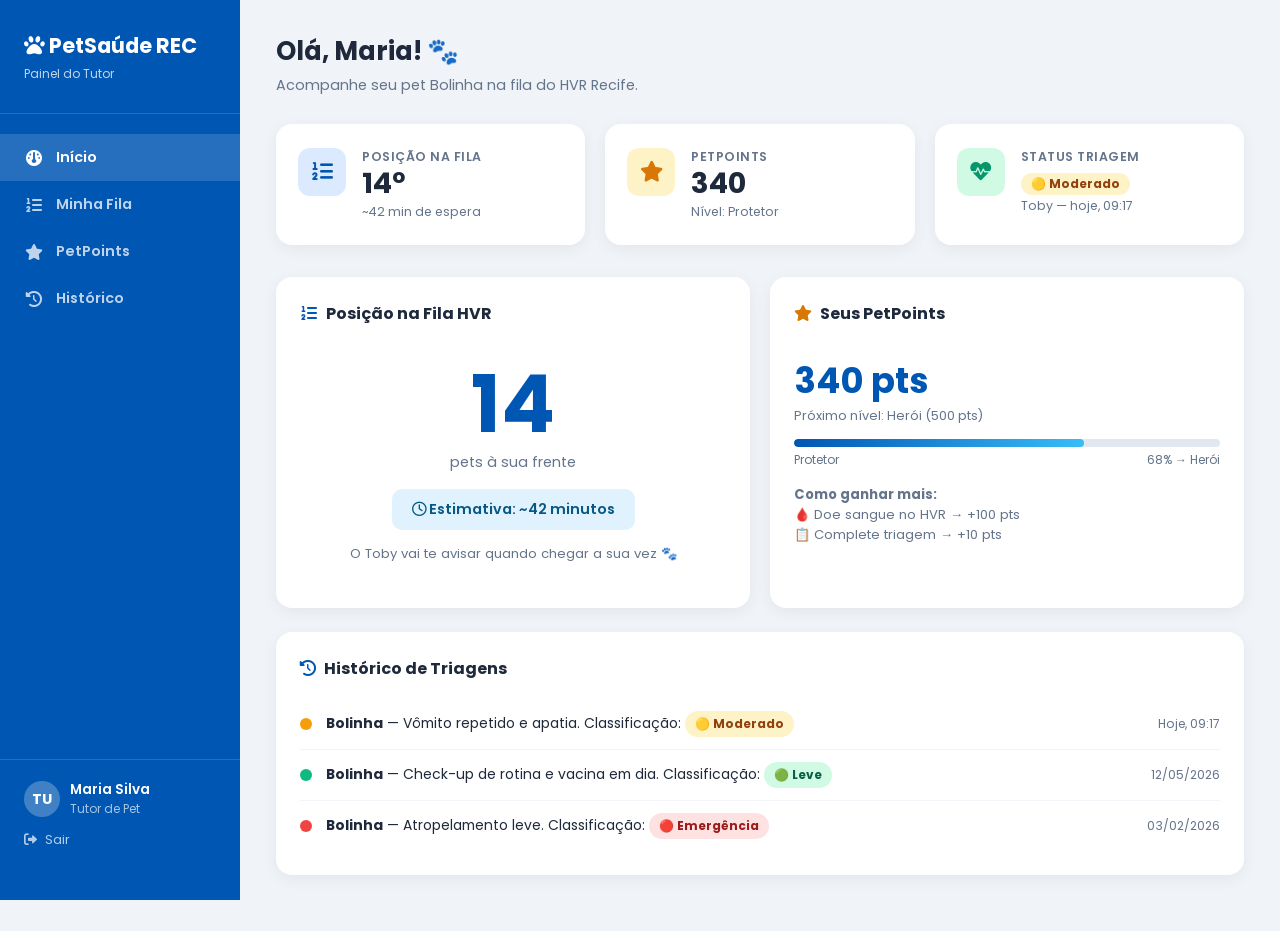
==== dashboard.html @ 7e4b4deb "feat: Projeto PetSaude limpo e sem chaves" ====
<!DOCTYPE html>
<html lang="pt-br">
<head>
    <meta charset="UTF-8">
    <meta name="viewport" content="width=device-width, initial-scale=1.0">
    <title>PetSaúde | Painel</title>
    <link href="https://fonts.googleapis.com/css2?family=Poppins:wght@300;400;600;700&display=swap" rel="stylesheet">
    <link rel="stylesheet" href="https://cdnjs.cloudflare.com/ajax/libs/font-awesome/6.0.0/css/all.min.css">
    <style>
        :root {
            --primary: #0056b3;
            --primary-hover: #004494;
            --accent: #ffc107;
            --text-dark: #1e293b;
            --text-light: #64748b;
            --bg-light: #f0f4f8;
            --white: #ffffff;
        }

        * { margin: 0; padding: 0; box-sizing: border-box; font-family: 'Poppins', sans-serif; }
        body { background: var(--bg-light); color: var(--text-dark); }

        /* Sidebar */
        .sidebar {
            width: 240px;
            background: var(--primary);
            min-height: 100vh;
            position: fixed;
            top: 0; left: 0;
            display: flex;
            flex-direction: column;
            padding: 30px 0;
            z-index: 200;
        }
        .sidebar-logo {
            color: white;
            font-size: 1.3rem;
            font-weight: 700;
            padding: 0 24px 30px;
            border-bottom: 1px solid rgba(255,255,255,0.15);
        }
        .sidebar-logo span { font-size: 0.75rem; display: block; font-weight: 400; opacity: 0.75; margin-top: 4px; }
        .sidebar-nav { padding: 20px 0; flex: 1; }
        .nav-item {
            display: flex;
            align-items: center;
            gap: 12px;
            padding: 13px 24px;
            color: rgba(255,255,255,0.75);
            text-decoration: none;
            font-size: 0.9rem;
            font-weight: 600;
            transition: all 0.2s;
            cursor: pointer;
            border: none;
            background: none;
            width: 100%;
            text-align: left;
        }
        .nav-item:hover, .nav-item.active {
            background: rgba(255,255,255,0.15);
            color: white;
        }
        .nav-item i { width: 20px; text-align: center; font-size: 1rem; }
        .sidebar-footer {
            padding: 20px 24px;
            border-top: 1px solid rgba(255,255,255,0.15);
        }
        .user-info { display: flex; align-items: center; gap: 10px; }
        .user-avatar {
            width: 36px; height: 36px;
            background: rgba(255,255,255,0.25);
            border-radius: 50%;
            display: flex; align-items: center; justify-content: center;
            color: white; font-weight: 700; font-size: 0.9rem;
        }
        .user-name { color: white; font-size: 0.85rem; font-weight: 600; }
        .user-role { color: rgba(255,255,255,0.65); font-size: 0.75rem; }
        .btn-logout {
            margin-top: 12px;
            display: flex; align-items: center; gap: 8px;
            color: rgba(255,255,255,0.7);
            font-size: 0.82rem;
            cursor: pointer;
            border: none; background: none;
            padding: 0;
            font-family: 'Poppins', sans-serif;
            transition: color 0.2s;
        }
        .btn-logout:hover { color: white; }

        /* Conteúdo principal */
        .main-content {
            margin-left: 240px;
            padding: 32px 36px;
            min-height: 100vh;
        }
        .page-header {
            margin-bottom: 28px;
        }
        .page-header h1 { font-size: 1.6rem; color: var(--text-dark); }
        .page-header p { color: var(--text-light); font-size: 0.9rem; margin-top: 4px; }

        /* Cards de métrica */
        .metrics-grid {
            display: grid;
            grid-template-columns: repeat(auto-fit, minmax(200px, 1fr));
            gap: 20px;
            margin-bottom: 32px;
        }
        .metric-card {
            background: var(--white);
            border-radius: 16px;
            padding: 24px 22px;
            box-shadow: 0 4px 16px rgba(0,0,0,0.06);
            display: flex;
            align-items: flex-start;
            gap: 16px;
        }
        .metric-icon {
            width: 48px; height: 48px;
            border-radius: 12px;
            display: flex; align-items: center; justify-content: center;
            font-size: 1.3rem;
            flex-shrink: 0;
        }
        .metric-icon.blue   { background: #dbeafe; color: var(--primary); }
        .metric-icon.green  { background: #d1fae5; color: #059669; }
        .metric-icon.amber  { background: #fef3c7; color: #d97706; }
        .metric-icon.red    { background: #fee2e2; color: #dc2626; }
        .metric-label { font-size: 0.78rem; color: var(--text-light); text-transform: uppercase; letter-spacing: 0.5px; font-weight: 600; }
        .metric-value { font-size: 1.8rem; font-weight: 700; color: var(--text-dark); line-height: 1.2; }
        .metric-sub { font-size: 0.78rem; color: var(--text-light); margin-top: 2px; }

        /* Tabela de triagem */
        .section-card {
            background: var(--white);
            border-radius: 16px;
            padding: 24px;
            box-shadow: 0 4px 16px rgba(0,0,0,0.06);
            margin-bottom: 24px;
        }
        .section-card h3 {
            font-size: 1rem;
            color: var(--text-dark);
            margin-bottom: 18px;
            display: flex;
            align-items: center;
            gap: 8px;
        }
        table { width: 100%; border-collapse: collapse; }
        th {
            text-align: left;
            font-size: 0.75rem;
            text-transform: uppercase;
            letter-spacing: 0.6px;
            color: var(--text-light);
            font-weight: 600;
            padding: 8px 14px;
            border-bottom: 1px solid #eef2f6;
        }
        td {
            padding: 13px 14px;
            font-size: 0.88rem;
            color: var(--text-dark);
            border-bottom: 1px solid #f1f5f9;
            vertical-align: middle;
        }
        tr:last-child td { border-bottom: none; }
        tr:hover td { background: #f8fafc; }

        /* Badges de risco */
        .badge-risco {
            display: inline-flex;
            align-items: center;
            gap: 5px;
            padding: 4px 10px;
            border-radius: 20px;
            font-size: 0.75rem;
            font-weight: 700;
        }
        .badge-verde   { background: #d1fae5; color: #065f46; }
        .badge-amarelo { background: #fef3c7; color: #92400e; }
        .badge-vermelho{ background: #fee2e2; color: #991b1b; }

        /* Badge status fila */
        .badge-status {
            padding: 3px 10px;
            border-radius: 20px;
            font-size: 0.75rem;
            font-weight: 600;
        }
        .badge-aguardando { background: #e0f2fe; color: #075985; }
        .badge-chamado    { background: #fef3c7; color: #92400e; }
        .badge-atendido   { background: #d1fae5; color: #065f46; }

        /* Barra de progresso PetPoints */
        .points-bar-wrap { margin-top: 6px; }
        .points-bar-bg {
            background: #e2e8f0;
            border-radius: 8px;
            height: 8px;
            overflow: hidden;
        }
        .points-bar-fill {
            height: 100%;
            border-radius: 8px;
            background: linear-gradient(90deg, #0056b3, #38bdf8);
            transition: width 1s ease;
        }
        .points-label {
            display: flex;
            justify-content: space-between;
            font-size: 0.75rem;
            color: var(--text-light);
            margin-top: 4px;
        }

        /* Histórico de triagem (cidadão) */
        .history-item {
            display: flex;
            align-items: center;
            gap: 14px;
            padding: 12px 0;
            border-bottom: 1px solid #f1f5f9;
        }
        .history-item:last-child { border-bottom: none; }
        .history-dot {
            width: 12px; height: 12px;
            border-radius: 50%;
            flex-shrink: 0;
        }
        .dot-verde   { background: #10b981; }
        .dot-amarelo { background: #f59e0b; }
        .dot-vermelho{ background: #ef4444; }
        .history-text { flex: 1; font-size: 0.87rem; color: var(--text-dark); }
        .history-date { font-size: 0.76rem; color: var(--text-light); white-space: nowrap; }

        /* Painel cidadão - posição na fila */
        .fila-display {
            text-align: center;
            padding: 20px;
        }
        .fila-numero {
            font-size: 5rem;
            font-weight: 700;
            color: var(--primary);
            line-height: 1;
        }
        .fila-label { font-size: 0.9rem; color: var(--text-light); margin-top: 8px; }
        .fila-eta {
            margin-top: 16px;
            background: #e0f2fe;
            color: #075985;
            border-radius: 10px;
            padding: 10px 20px;
            font-size: 0.9rem;
            font-weight: 600;
            display: inline-block;
        }

        /* Mobile */
        @media (max-width: 768px) {
            .sidebar { width: 100%; min-height: auto; position: relative; flex-direction: row; flex-wrap: wrap; padding: 15px; }
            .sidebar-logo { padding: 0 10px 10px; border-bottom: none; }
            .sidebar-nav { display: flex; padding: 0; overflow-x: auto; }
            .sidebar-footer { display: none; }
            .main-content { margin-left: 0; padding: 20px 16px; }
            .nav-item { padding: 10px 14px; font-size: 0.8rem; white-space: nowrap; }
        }
    </style>
</head>
<body>

    <!-- Sidebar -->
    <aside class="sidebar" id="sidebar">
        <div class="sidebar-logo">
            <i class="fa-solid fa-paw"></i> PetSaúde REC
            <span id="sidebar-role-label">Painel Cidadão</span>
        </div>
        <nav class="sidebar-nav" id="sidebar-nav">
            <!-- itens injetados pelo JS -->
        </nav>
        <div class="sidebar-footer">
            <div class="user-info">
                <div class="user-avatar" id="user-avatar">?</div>
                <div>
                    <div class="user-name" id="user-name">Carregando...</div>
                    <div class="user-role" id="user-role-text"></div>
                </div>
            </div>
            <button class="btn-logout" onclick="logout()">
                <i class="fa-solid fa-right-from-bracket"></i> Sair
            </button>
        </div>
    </aside>

    <!-- Conteúdo -->
    <main class="main-content" id="main-content">
        <!-- Injetado pelo JS -->
    </main>

    <script>
        // ==========================================
        // CONFIGURAÇÃO DOS PERFIS
        // ==========================================
        const perfis = {
            cidadao: {
                label: 'Painel do Tutor',
                roleText: 'Tutor de Pet',
                avatarText: 'TU',
                userName: 'Maria Silva',
                nav: [
                    { icon: 'fa-gauge', label: 'Início', id: 'inicio' },
                    { icon: 'fa-list-ol', label: 'Minha Fila', id: 'fila' },
                    { icon: 'fa-star', label: 'PetPoints', id: 'pontos' },
                    { icon: 'fa-clock-rotate-left', label: 'Histórico', id: 'historico' },
                ],
                render: renderCidadao
            },
            clinica: {
                label: 'Painel Clínica',
                roleText: 'Clínica Parceira',
                avatarText: 'CL',
                userName: 'Clínica VetCare',
                nav: [
                    { icon: 'fa-gauge', label: 'Início', id: 'inicio' },
                    { icon: 'fa-arrow-right-to-bracket', label: 'Encaminhamentos', id: 'encaminhamentos' },
                    { icon: 'fa-calendar-check', label: 'Agenda', id: 'agenda' },
                ],
                render: renderClinica
            },
            adm: {
                label: 'Painel ADM / HVR',
                roleText: 'Administrador HVR',
                avatarText: 'AD',
                userName: 'Admin HVR',
                nav: [
                    { icon: 'fa-gauge', label: 'Visão Geral', id: 'inicio' },
                    { icon: 'fa-list-check', label: 'Triagem Ativa', id: 'triagem' },
                    { icon: 'fa-chart-bar', label: 'Relatórios', id: 'relatorios' },
                    { icon: 'fa-handshake', label: 'Rede Parceira', id: 'rede' },
                ],
                render: renderAdm
            }
        };

        // Lê perfil da URL (?perfil=cidadao)
        const params = new URLSearchParams(window.location.search);
        const perfil = params.get('perfil') || 'cidadao';
        const cfg = perfis[perfil] || perfis.cidadao;

        // Preenche sidebar
        document.getElementById('sidebar-role-label').textContent = cfg.label;
        document.getElementById('user-avatar').textContent = cfg.avatarText;
        document.getElementById('user-name').textContent = cfg.userName;
        document.getElementById('user-role-text').textContent = cfg.roleText;

        const navEl = document.getElementById('sidebar-nav');
        cfg.nav.forEach((item, i) => {
            const btn = document.createElement('button');
            btn.className = 'nav-item' + (i === 0 ? ' active' : '');
            btn.innerHTML = `<i class="fa-solid ${item.icon}"></i> ${item.label}`;
            navEl.appendChild(btn);
        });

        // Renderiza conteúdo do perfil
        cfg.render();

        // ==========================================
        // RENDERIZAÇÃO — CIDADÃO
        // ==========================================
        function renderCidadao() {
            document.getElementById('main-content').innerHTML = `
                <div class="page-header">
                    <h1>Olá, Maria! 🐾</h1>
                    <p>Acompanhe seu pet Bolinha na fila do HVR Recife.</p>
                </div>

                <div class="metrics-grid">
                    <div class="metric-card">
                        <div class="metric-icon blue"><i class="fa-solid fa-list-ol"></i></div>
                        <div>
                            <div class="metric-label">Posição na Fila</div>
                            <div class="metric-value">14º</div>
                            <div class="metric-sub">~42 min de espera</div>
                        </div>
                    </div>
                    <div class="metric-card">
                        <div class="metric-icon amber"><i class="fa-solid fa-star"></i></div>
                        <div>
                            <div class="metric-label">PetPoints</div>
                            <div class="metric-value">340</div>
                            <div class="metric-sub">Nível: Protetor</div>
                        </div>
                    </div>
                    <div class="metric-card">
                        <div class="metric-icon green"><i class="fa-solid fa-heart-pulse"></i></div>
                        <div>
                            <div class="metric-label">Status Triagem</div>
                            <div class="metric-value" style="font-size:1.1rem; margin-top:6px;">
                                <span class="badge-risco badge-amarelo">🟡 Moderado</span>
                            </div>
                            <div class="metric-sub">Toby — hoje, 09:17</div>
                        </div>
                    </div>
                </div>

                <div style="display:grid; grid-template-columns: 1fr 1fr; gap:20px;">
                    <div class="section-card">
                        <h3><i class="fa-solid fa-list-ol" style="color:var(--primary)"></i> Posição na Fila HVR</h3>
                        <div class="fila-display">
                            <div class="fila-numero">14</div>
                            <div class="fila-label">pets à sua frente</div>
                            <div class="fila-eta"><i class="fa-regular fa-clock"></i> Estimativa: ~42 minutos</div>
                            <p style="margin-top:14px; font-size:0.82rem; color:#64748b;">O Toby vai te avisar quando chegar a sua vez 🐾</p>
                        </div>
                    </div>

                    <div class="section-card">
                        <h3><i class="fa-solid fa-star" style="color:#d97706"></i> Seus PetPoints</h3>
                        <div style="padding: 10px 0;">
                            <div style="font-size:2.2rem; font-weight:700; color:var(--primary);">340 pts</div>
                            <div style="font-size:0.8rem; color:#64748b; margin-bottom:14px;">Próximo nível: Herói (500 pts)</div>
                            <div class="points-bar-wrap">
                                <div class="points-bar-bg">
                                    <div class="points-bar-fill" style="width:68%"></div>
                                </div>
                                <div class="points-label"><span>Protetor</span><span>68% → Herói</span></div>
                            </div>
                            <div style="margin-top:16px; font-size:0.82rem; color:#64748b;">
                                <b>Como ganhar mais:</b><br>
                                🩸 Doe sangue no HVR → +100 pts<br>
                                📋 Complete triagem → +10 pts
                            </div>
                        </div>
                    </div>
                </div>

                <div class="section-card">
                    <h3><i class="fa-solid fa-clock-rotate-left" style="color:var(--primary)"></i> Histórico de Triagens</h3>
                    <div class="history-item">
                        <div class="history-dot dot-amarelo"></div>
                        <div class="history-text"><b>Bolinha</b> — Vômito repetido e apatia. Classificação: <span class="badge-risco badge-amarelo">🟡 Moderado</span></div>
                        <div class="history-date">Hoje, 09:17</div>
                    </div>
                    <div class="history-item">
                        <div class="history-dot dot-verde"></div>
                        <div class="history-text"><b>Bolinha</b> — Check-up de rotina e vacina em dia. Classificação: <span class="badge-risco badge-verde">🟢 Leve</span></div>
                        <div class="history-date">12/05/2026</div>
                    </div>
                    <div class="history-item">
                        <div class="history-dot dot-vermelho"></div>
                        <div class="history-text"><b>Bolinha</b> — Atropelamento leve. Classificação: <span class="badge-risco badge-vermelho">🔴 Emergência</span></div>
                        <div class="history-date">03/02/2026</div>
                    </div>
                </div>
            `;
        }

        // ==========================================
        // RENDERIZAÇÃO — CLÍNICA PARCEIRA
        // ==========================================
        function renderClinica() {
            document.getElementById('main-content').innerHTML = `
                <div class="page-header">
                    <h1>Painel VetCare 🏥</h1>
                    <p>Encaminhamentos da Rede Parceira — hoje, ${new Date().toLocaleDateString('pt-BR')}.</p>
                </div>

                <div class="metrics-grid">
                    <div class="metric-card">
                        <div class="metric-icon blue"><i class="fa-solid fa-arrow-right-to-bracket"></i></div>
                        <div><div class="metric-label">Encaminhamentos Hoje</div><div class="metric-value">8</div></div>
                    </div>
                    <div class="metric-card">
                        <div class="metric-icon amber"><i class="fa-solid fa-hourglass-half"></i></div>
                        <div><div class="metric-label">Aguardando</div><div class="metric-value">3</div></div>
                    </div>
                    <div class="metric-card">
                        <div class="metric-icon green"><i class="fa-solid fa-circle-check"></i></div>
                        <div><div class="metric-label">Atendidos</div><div class="metric-value">5</div></div>
                    </div>
                </div>

                <div class="section-card">
                    <h3><i class="fa-solid fa-arrow-right-to-bracket" style="color:var(--primary)"></i> Encaminhamentos Ativos</h3>
                    <table>
                        <thead>
                            <tr><th>Pet</th><th>Tutor</th><th>Sintoma</th><th>Risco</th><th>Status</th><th>Horário</th></tr>
                        </thead>
                        <tbody>
                            <tr>
                                <td><b>Rex</b> (Cão)</td><td>João Souza</td>
                                <td>Vômito frequente</td>
                                <td><span class="badge-risco badge-amarelo">🟡 Mod.</span></td>
                                <td><span class="badge-status badge-aguardando">Aguardando</span></td>
                                <td>09:45</td>
                            </tr>
                            <tr>
                                <td><b>Mel</b> (Gata)</td><td>Ana Lima</td>
                                <td>Coceira intensa</td>
                                <td><span class="badge-risco badge-verde">🟢 Leve</span></td>
                                <td><span class="badge-status badge-aguardando">Aguardando</span></td>
                                <td>10:10</td>
                            </tr>
                            <tr>
                                <td><b>Thor</b> (Cão)</td><td>Carlos Mendes</td>
                                <td>Dificuldade respirar</td>
                                <td><span class="badge-risco badge-vermelho">🔴 Emerg.</span></td>
                                <td><span class="badge-status badge-chamado">A caminho</span></td>
                                <td>10:32</td>
                            </tr>
                            <tr>
                                <td><b>Luna</b> (Gata)</td><td>Fernanda Castro</td>
                                <td>Check-up anual</td>
                                <td><span class="badge-risco badge-verde">🟢 Leve</span></td>
                                <td><span class="badge-status badge-atendido">Atendido</span></td>
                                <td>08:00</td>
                            </tr>
                        </tbody>
                    </table>
                </div>
            `;
        }

        // ==========================================
        // RENDERIZAÇÃO — ADM / HVR
        // ==========================================
        function renderAdm() {
            document.getElementById('main-content').innerHTML = `
                <div class="page-header">
                    <h1>Visão Geral — HVR Recife 🛡️</h1>
                    <p>Triagem ativa e encaminhamentos da Rede Parceira em tempo real.</p>
                </div>

                <div class="metrics-grid">
                    <div class="metric-card">
                        <div class="metric-icon blue"><i class="fa-solid fa-users"></i></div>
                        <div><div class="metric-label">Na Fila Agora</div><div class="metric-value">47</div><div class="metric-sub">+12 vs ontem</div></div>
                    </div>
                    <div class="metric-card">
                        <div class="metric-icon red"><i class="fa-solid fa-triangle-exclamation"></i></div>
                        <div><div class="metric-label">Emergências</div><div class="metric-value">5</div><div class="metric-sub">Prioridade máxima</div></div>
                    </div>
                    <div class="metric-card">
                        <div class="metric-icon amber"><i class="fa-solid fa-rotate"></i></div>
                        <div><div class="metric-label">Redirecionados</div><div class="metric-value">18</div><div class="metric-sub">Para Rede Parceira</div></div>
                    </div>
                    <div class="metric-card">
                        <div class="metric-icon green"><i class="fa-solid fa-circle-check"></i></div>
                        <div><div class="metric-label">Atendidos Hoje</div><div class="metric-value">63</div><div class="metric-sub">↑ 8% vs média</div></div>
                    </div>
                </div>

                <div class="section-card">
                    <h3><i class="fa-solid fa-list-check" style="color:var(--primary)"></i> Triagem Ativa — Fila HVR</h3>
                    <table>
                        <thead>
                            <tr><th>#</th><th>Pet</th><th>Tutor</th><th>Sintoma Principal</th><th>Risco Toby</th><th>Encaminhado?</th><th>Hora Triagem</th></tr>
                        </thead>
                        <tbody>
                            <tr>
                                <td><b>1</b></td><td>Spike (Cão)</td><td>Roberto Alves</td>
                                <td>Convulsão</td>
                                <td><span class="badge-risco badge-vermelho">🔴 Emergência</span></td>
                                <td>—</td><td>10:58</td>
                            </tr>
                            <tr>
                                <td><b>2</b></td><td>Mimi (Gata)</td><td>Lúcia Ramos</td>
                                <td>Envenenamento suspeito</td>
                                <td><span class="badge-risco badge-vermelho">🔴 Emergência</span></td>
                                <td>—</td><td>10:51</td>
                            </tr>
                            <tr>
                                <td><b>3</b></td><td>Bolinha (Cão)</td><td>Maria Silva</td>
                                <td>Vômito e apatia</td>
                                <td><span class="badge-risco badge-amarelo">🟡 Moderado</span></td>
                                <td><span class="badge-status badge-aguardando">Na fila</span></td><td>09:17</td>
                            </tr>
                            <tr>
                                <td><b>4</b></td><td>Rex (Cão)</td><td>João Souza</td>
                                <td>Vômito frequente</td>
                                <td><span class="badge-risco badge-amarelo">🟡 Moderado</span></td>
                                <td><span class="badge-status badge-chamado">VetCare</span></td><td>09:45</td>
                            </tr>
                            <tr>
                                <td><b>5</b></td><td>Mel (Gata)</td><td>Ana Lima</td>
                                <td>Coceira intensa</td>
                                <td><span class="badge-risco badge-verde">🟢 Leve</span></td>
                                <td><span class="badge-status badge-chamado">VetCare</span></td><td>10:10</td>
                            </tr>
                            <tr>
                                <td><b>6</b></td><td>Pitoco (Cão)</td><td>Pedro Nunes</td>
                                <td>Check-up / vacina</td>
                                <td><span class="badge-risco badge-verde">🟢 Leve</span></td>
                                <td><span class="badge-status badge-atendido">PetHosp</span></td><td>08:30</td>
                            </tr>
                        </tbody>
                    </table>
                </div>

                <div class="section-card">
                    <h3><i class="fa-solid fa-handshake" style="color:var(--primary)"></i> Rede Parceira — Capacidade Atual</h3>
                    <table>
                        <thead>
                            <tr><th>Clínica</th><th>Bairro</th><th>Vagas Disponíveis</th><th>Pets a Caminho</th><th>Status</th></tr>
                        </thead>
                        <tbody>
                            <tr><td><b>VetCare Boa Viagem</b></td><td>Boa Viagem</td><td>4</td><td>2</td><td><span class="badge-status badge-atendido">Disponível</span></td></tr>
                            <tr><td><b>PetHosp Madalena</b></td><td>Madalena</td><td>1</td><td>1</td><td><span class="badge-status badge-chamado">Quase lotada</span></td></tr>
                            <tr><td><b>ClínicaPet Casa Forte</b></td><td>Casa Forte</td><td>6</td><td>0</td><td><span class="badge-status badge-atendido">Disponível</span></td></tr>
                            <tr><td><b>VetPlus Afogados</b></td><td>Afogados</td><td>0</td><td>3</td><td><span class="badge-status badge-aguardando">Lotada</span></td></tr>
                        </tbody>
                    </table>
                </div>
            `;
        }

        function logout() {
            window.location.href = 'login.html';
        }
    </script>
</body>
</html>
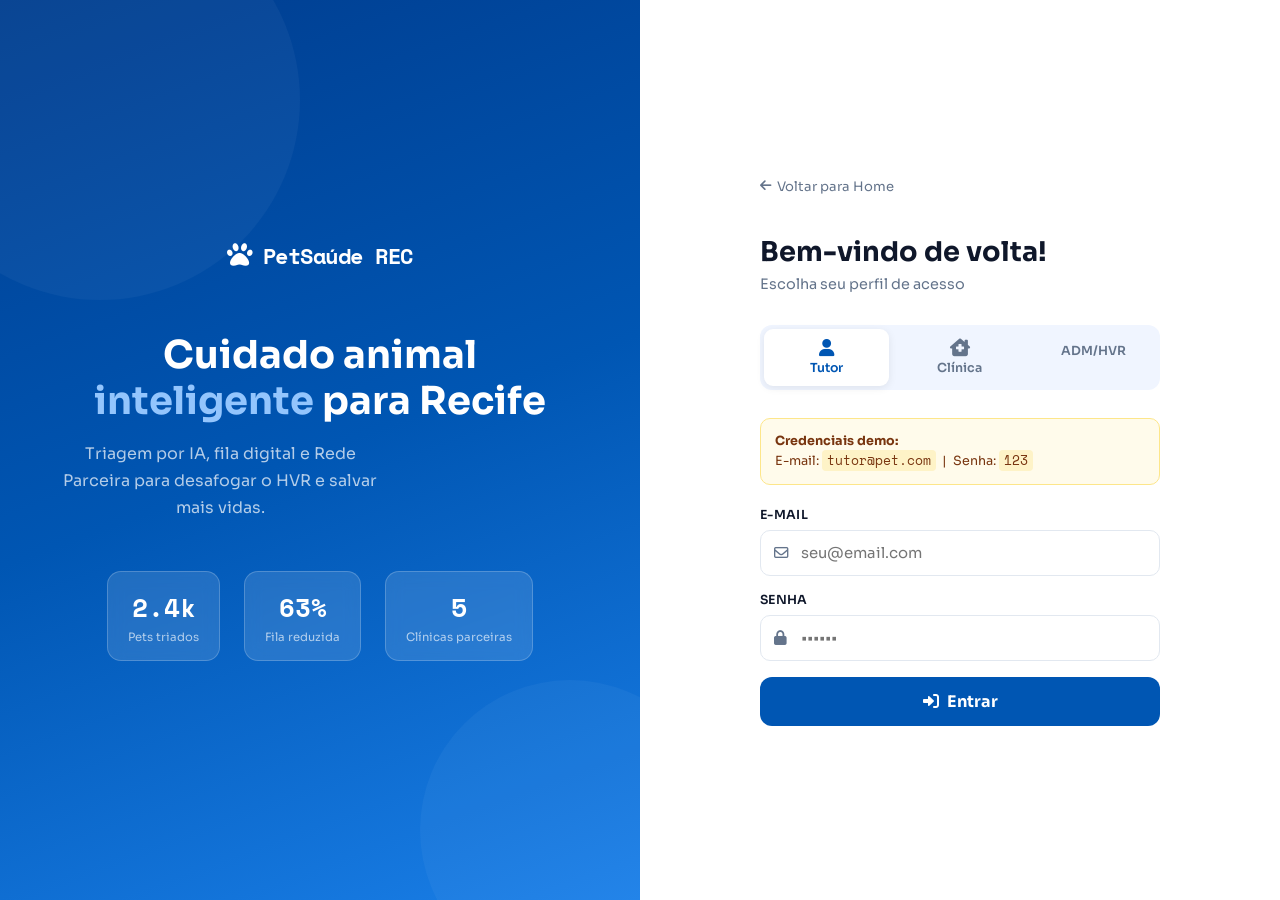
==== commit e6a769dd: "update" ====
--- a/dashboard.html
+++ b/dashboard.html
@@ -4,622 +4,856 @@
     <meta charset="UTF-8">
     <meta name="viewport" content="width=device-width, initial-scale=1.0">
     <title>PetSaúde | Painel</title>
-    <link href="https://fonts.googleapis.com/css2?family=Poppins:wght@300;400;600;700&display=swap" rel="stylesheet">
+    <link href="https://fonts.googleapis.com/css2?family=Sora:wght@300;400;600;700&family=Space+Mono:wght@400;700&display=swap" rel="stylesheet">
     <link rel="stylesheet" href="https://cdnjs.cloudflare.com/ajax/libs/font-awesome/6.0.0/css/all.min.css">
     <style>
         :root {
             --primary: #0056b3;
             --primary-hover: #004494;
-            --accent: #ffc107;
-            --text-dark: #1e293b;
-            --text-light: #64748b;
-            --bg-light: #f0f4f8;
-            --white: #ffffff;
-        }
-
-        * { margin: 0; padding: 0; box-sizing: border-box; font-family: 'Poppins', sans-serif; }
-        body { background: var(--bg-light); color: var(--text-dark); }
-
-        /* Sidebar */
+            --primary-light: #e8f0fc;
+            --accent: #f97316;
+            --green: #10b981;
+            --green-light: #d1fae5;
+            --amber: #f59e0b;
+            --amber-light: #fef3c7;
+            --red: #ef4444;
+            --red-light: #fee2e2;
+            --text: #0f172a;
+            --muted: #64748b;
+            --border: #e2e8f0;
+            --surface: #ffffff;
+            --bg: #f0f5ff;
+            --sidebar-w: 240px;
+        }
+        * { margin:0; padding:0; box-sizing:border-box; }
+        body { font-family:'Sora',sans-serif; background:var(--bg); color:var(--text); display:flex; min-height:100vh; }
+
+        /* ===== SIDEBAR ===== */
         .sidebar {
-            width: 240px;
-            background: var(--primary);
-            min-height: 100vh;
-            position: fixed;
-            top: 0; left: 0;
-            display: flex;
-            flex-direction: column;
-            padding: 30px 0;
-            z-index: 200;
-        }
-        .sidebar-logo {
-            color: white;
-            font-size: 1.3rem;
-            font-weight: 700;
-            padding: 0 24px 30px;
-            border-bottom: 1px solid rgba(255,255,255,0.15);
-        }
-        .sidebar-logo span { font-size: 0.75rem; display: block; font-weight: 400; opacity: 0.75; margin-top: 4px; }
-        .sidebar-nav { padding: 20px 0; flex: 1; }
+            width: var(--sidebar-w); background: #0a1628;
+            display: flex; flex-direction: column;
+            position: fixed; top:0; left:0; height:100vh; z-index:100;
+            overflow: hidden;
+        }
+        .sb-logo {
+            padding: 24px 20px; border-bottom: 1px solid rgba(255,255,255,0.06);
+            font-family:'Space Mono',monospace; color:white; font-size:1rem; font-weight:700;
+            display:flex; align-items:center; gap:10px;
+        }
+        .sb-logo i { color:#60a5fa; font-size:1.2rem; }
+        .sb-logo span { font-size:0.65rem; color:rgba(255,255,255,0.4); display:block; margin-top:2px; font-family:'Sora',sans-serif; font-weight:400; }
+        .sb-user {
+            padding:16px 20px; display:flex; align-items:center; gap:12px;
+            border-bottom:1px solid rgba(255,255,255,0.06); margin-bottom:8px;
+        }
+        .sb-avatar {
+            width:36px; height:36px; border-radius:10px;
+            background:linear-gradient(135deg,#3b82f6,#0056b3);
+            display:flex; align-items:center; justify-content:center;
+            color:white; font-weight:700; font-size:0.8rem; flex-shrink:0;
+        }
+        .sb-user-name  { color:white; font-size:0.83rem; font-weight:600; }
+        .sb-user-badge { display:inline-block; font-size:0.65rem; padding:2px 8px; border-radius:20px; margin-top:3px; }
+        .badge-cidadao { background:rgba(59,130,246,0.2); color:#93c5fd; }
+        .badge-clinica  { background:rgba(16,185,129,0.2); color:#6ee7b7; }
+        .badge-adm      { background:rgba(249,115,22,0.2); color:#fdba74; }
+        nav { flex:1; padding:8px 0; }
         .nav-item {
-            display: flex;
-            align-items: center;
-            gap: 12px;
-            padding: 13px 24px;
-            color: rgba(255,255,255,0.75);
-            text-decoration: none;
-            font-size: 0.9rem;
-            font-weight: 600;
-            transition: all 0.2s;
-            cursor: pointer;
-            border: none;
-            background: none;
-            width: 100%;
-            text-align: left;
-        }
-        .nav-item:hover, .nav-item.active {
-            background: rgba(255,255,255,0.15);
-            color: white;
-        }
-        .nav-item i { width: 20px; text-align: center; font-size: 1rem; }
-        .sidebar-footer {
-            padding: 20px 24px;
-            border-top: 1px solid rgba(255,255,255,0.15);
-        }
-        .user-info { display: flex; align-items: center; gap: 10px; }
-        .user-avatar {
-            width: 36px; height: 36px;
-            background: rgba(255,255,255,0.25);
-            border-radius: 50%;
-            display: flex; align-items: center; justify-content: center;
-            color: white; font-weight: 700; font-size: 0.9rem;
-        }
-        .user-name { color: white; font-size: 0.85rem; font-weight: 600; }
-        .user-role { color: rgba(255,255,255,0.65); font-size: 0.75rem; }
+            display:flex; align-items:center; gap:12px;
+            padding:11px 20px; color:rgba(255,255,255,0.5);
+            font-size:0.83rem; font-weight:600; cursor:pointer;
+            transition:all 0.2s; border:none; background:none;
+            width:100%; text-align:left; font-family:'Sora',sans-serif;
+            border-left:3px solid transparent;
+        }
+        .nav-item i { width:18px; text-align:center; font-size:0.95rem; }
+        .nav-item:hover { color:white; background:rgba(255,255,255,0.04); }
+        .nav-item.active { color:white; background:rgba(59,130,246,0.12); border-left-color:#3b82f6; }
+        .nav-section-label { padding:16px 20px 6px; font-size:0.65rem; text-transform:uppercase; letter-spacing:1px; color:rgba(255,255,255,0.2); }
+        .sb-footer { padding:16px 20px; border-top:1px solid rgba(255,255,255,0.06); }
         .btn-logout {
-            margin-top: 12px;
-            display: flex; align-items: center; gap: 8px;
-            color: rgba(255,255,255,0.7);
-            font-size: 0.82rem;
-            cursor: pointer;
-            border: none; background: none;
-            padding: 0;
-            font-family: 'Poppins', sans-serif;
-            transition: color 0.2s;
-        }
-        .btn-logout:hover { color: white; }
-
-        /* Conteúdo principal */
-        .main-content {
-            margin-left: 240px;
-            padding: 32px 36px;
-            min-height: 100vh;
-        }
-        .page-header {
-            margin-bottom: 28px;
-        }
-        .page-header h1 { font-size: 1.6rem; color: var(--text-dark); }
-        .page-header p { color: var(--text-light); font-size: 0.9rem; margin-top: 4px; }
-
-        /* Cards de métrica */
-        .metrics-grid {
-            display: grid;
-            grid-template-columns: repeat(auto-fit, minmax(200px, 1fr));
-            gap: 20px;
-            margin-bottom: 32px;
-        }
+            display:flex; align-items:center; gap:8px;
+            color:rgba(255,255,255,0.35); font-size:0.78rem; cursor:pointer;
+            background:none; border:none; font-family:'Sora',sans-serif; transition:color 0.2s;
+        }
+        .btn-logout:hover { color:var(--red); }
+
+        /* ===== MAIN ===== */
+        .main { margin-left:var(--sidebar-w); flex:1; padding:32px 36px; min-height:100vh; }
+        .page-header { margin-bottom:28px; }
+        .page-header h1 { font-size:1.55rem; font-weight:700; color:var(--text); }
+        .page-header p  { color:var(--muted); font-size:0.88rem; margin-top:4px; }
+
+        /* ===== MÉTRICAS ===== */
+        .metrics-grid { display:grid; grid-template-columns:repeat(auto-fit,minmax(180px,1fr)); gap:16px; margin-bottom:28px; }
         .metric-card {
-            background: var(--white);
-            border-radius: 16px;
-            padding: 24px 22px;
-            box-shadow: 0 4px 16px rgba(0,0,0,0.06);
-            display: flex;
-            align-items: flex-start;
-            gap: 16px;
-        }
-        .metric-icon {
-            width: 48px; height: 48px;
-            border-radius: 12px;
-            display: flex; align-items: center; justify-content: center;
-            font-size: 1.3rem;
-            flex-shrink: 0;
-        }
-        .metric-icon.blue   { background: #dbeafe; color: var(--primary); }
-        .metric-icon.green  { background: #d1fae5; color: #059669; }
-        .metric-icon.amber  { background: #fef3c7; color: #d97706; }
-        .metric-icon.red    { background: #fee2e2; color: #dc2626; }
-        .metric-label { font-size: 0.78rem; color: var(--text-light); text-transform: uppercase; letter-spacing: 0.5px; font-weight: 600; }
-        .metric-value { font-size: 1.8rem; font-weight: 700; color: var(--text-dark); line-height: 1.2; }
-        .metric-sub { font-size: 0.78rem; color: var(--text-light); margin-top: 2px; }
-
-        /* Tabela de triagem */
-        .section-card {
-            background: var(--white);
-            border-radius: 16px;
-            padding: 24px;
-            box-shadow: 0 4px 16px rgba(0,0,0,0.06);
-            margin-bottom: 24px;
-        }
-        .section-card h3 {
-            font-size: 1rem;
-            color: var(--text-dark);
-            margin-bottom: 18px;
-            display: flex;
-            align-items: center;
-            gap: 8px;
-        }
-        table { width: 100%; border-collapse: collapse; }
-        th {
-            text-align: left;
-            font-size: 0.75rem;
-            text-transform: uppercase;
-            letter-spacing: 0.6px;
-            color: var(--text-light);
-            font-weight: 600;
-            padding: 8px 14px;
-            border-bottom: 1px solid #eef2f6;
-        }
-        td {
-            padding: 13px 14px;
-            font-size: 0.88rem;
-            color: var(--text-dark);
-            border-bottom: 1px solid #f1f5f9;
-            vertical-align: middle;
-        }
-        tr:last-child td { border-bottom: none; }
-        tr:hover td { background: #f8fafc; }
-
-        /* Badges de risco */
-        .badge-risco {
-            display: inline-flex;
-            align-items: center;
-            gap: 5px;
-            padding: 4px 10px;
-            border-radius: 20px;
-            font-size: 0.75rem;
-            font-weight: 700;
-        }
-        .badge-verde   { background: #d1fae5; color: #065f46; }
-        .badge-amarelo { background: #fef3c7; color: #92400e; }
-        .badge-vermelho{ background: #fee2e2; color: #991b1b; }
-
-        /* Badge status fila */
-        .badge-status {
-            padding: 3px 10px;
-            border-radius: 20px;
-            font-size: 0.75rem;
-            font-weight: 600;
-        }
-        .badge-aguardando { background: #e0f2fe; color: #075985; }
-        .badge-chamado    { background: #fef3c7; color: #92400e; }
-        .badge-atendido   { background: #d1fae5; color: #065f46; }
-
-        /* Barra de progresso PetPoints */
-        .points-bar-wrap { margin-top: 6px; }
-        .points-bar-bg {
-            background: #e2e8f0;
-            border-radius: 8px;
-            height: 8px;
-            overflow: hidden;
-        }
-        .points-bar-fill {
-            height: 100%;
-            border-radius: 8px;
-            background: linear-gradient(90deg, #0056b3, #38bdf8);
-            transition: width 1s ease;
-        }
-        .points-label {
-            display: flex;
-            justify-content: space-between;
-            font-size: 0.75rem;
-            color: var(--text-light);
-            margin-top: 4px;
-        }
-
-        /* Histórico de triagem (cidadão) */
-        .history-item {
-            display: flex;
-            align-items: center;
-            gap: 14px;
-            padding: 12px 0;
-            border-bottom: 1px solid #f1f5f9;
-        }
-        .history-item:last-child { border-bottom: none; }
-        .history-dot {
-            width: 12px; height: 12px;
-            border-radius: 50%;
-            flex-shrink: 0;
-        }
-        .dot-verde   { background: #10b981; }
-        .dot-amarelo { background: #f59e0b; }
-        .dot-vermelho{ background: #ef4444; }
-        .history-text { flex: 1; font-size: 0.87rem; color: var(--text-dark); }
-        .history-date { font-size: 0.76rem; color: var(--text-light); white-space: nowrap; }
-
-        /* Painel cidadão - posição na fila */
-        .fila-display {
-            text-align: center;
-            padding: 20px;
-        }
-        .fila-numero {
-            font-size: 5rem;
-            font-weight: 700;
-            color: var(--primary);
-            line-height: 1;
-        }
-        .fila-label { font-size: 0.9rem; color: var(--text-light); margin-top: 8px; }
-        .fila-eta {
-            margin-top: 16px;
-            background: #e0f2fe;
-            color: #075985;
-            border-radius: 10px;
-            padding: 10px 20px;
-            font-size: 0.9rem;
-            font-weight: 600;
-            display: inline-block;
-        }
-
-        /* Mobile */
-        @media (max-width: 768px) {
-            .sidebar { width: 100%; min-height: auto; position: relative; flex-direction: row; flex-wrap: wrap; padding: 15px; }
-            .sidebar-logo { padding: 0 10px 10px; border-bottom: none; }
-            .sidebar-nav { display: flex; padding: 0; overflow-x: auto; }
-            .sidebar-footer { display: none; }
-            .main-content { margin-left: 0; padding: 20px 16px; }
-            .nav-item { padding: 10px 14px; font-size: 0.8rem; white-space: nowrap; }
+            background:var(--surface); border-radius:16px; padding:20px;
+            box-shadow:0 2px 12px rgba(0,0,0,0.04); border:1px solid var(--border);
+            display:flex; align-items:flex-start; gap:14px;
+        }
+        .metric-icon { width:44px; height:44px; border-radius:12px; display:flex; align-items:center; justify-content:center; font-size:1.2rem; flex-shrink:0; }
+        .ic-blue   { background:#dbeafe; color:#1d4ed8; }
+        .ic-green  { background:var(--green-light); color:#059669; }
+        .ic-amber  { background:var(--amber-light); color:#d97706; }
+        .ic-red    { background:var(--red-light); color:#dc2626; }
+        .ic-purple { background:#ede9fe; color:#7c3aed; }
+        .metric-label { font-size:0.72rem; color:var(--muted); text-transform:uppercase; letter-spacing:0.5px; font-weight:600; }
+        .metric-value { font-size:1.75rem; font-weight:700; color:var(--text); line-height:1.1; font-family:'Space Mono',monospace; }
+        .metric-sub   { font-size:0.72rem; color:var(--muted); margin-top:2px; }
+
+        /* ===== CARDS ===== */
+        .card { background:var(--surface); border-radius:16px; padding:22px; box-shadow:0 2px 12px rgba(0,0,0,0.04); border:1px solid var(--border); margin-bottom:22px; }
+        .card-title { font-size:0.93rem; font-weight:700; color:var(--text); margin-bottom:18px; display:flex; align-items:center; gap:8px; }
+        .card-title i { color:var(--primary); }
+        .two-col { display:grid; grid-template-columns:1fr 1fr; gap:20px; }
+
+        /* ===== TABELA ===== */
+        table { width:100%; border-collapse:collapse; }
+        th { text-align:left; font-size:0.7rem; text-transform:uppercase; letter-spacing:0.6px; color:var(--muted); font-weight:700; padding:8px 12px; border-bottom:1px solid var(--border); }
+        td { padding:11px 12px; font-size:0.83rem; color:var(--text); border-bottom:1px solid #f8fafc; vertical-align:middle; }
+        tr:last-child td { border-bottom:none; }
+        tr:hover td { background:#fafbff; }
+
+        /* ===== BADGES ===== */
+        .badge { display:inline-flex; align-items:center; gap:4px; padding:3px 9px; border-radius:20px; font-size:0.72rem; font-weight:700; }
+        .badge-verde    { background:var(--green-light); color:#065f46; }
+        .badge-amarelo  { background:var(--amber-light); color:#92400e; }
+        .badge-vermelho { background:var(--red-light);   color:#991b1b; }
+        .badge-ok       { background:var(--green-light); color:#065f46; }
+        .badge-warn     { background:var(--amber-light); color:#92400e; }
+        .badge-danger   { background:var(--red-light);   color:#991b1b; }
+        .badge-info     { background:var(--primary-light); color:#1e40af; }
+
+        /* ===== FILA NÚMERO (cidadão) ===== */
+        .fila-big { text-align:center; padding:28px 20px; }
+        .fila-num { font-size:5.5rem; font-weight:700; color:var(--primary); line-height:1; font-family:'Space Mono',monospace; }
+        .fila-lbl { color:var(--muted); font-size:0.88rem; margin-top:6px; }
+        .fila-eta { margin-top:16px; background:var(--primary-light); color:var(--primary); border-radius:10px; padding:10px 20px; font-size:0.88rem; font-weight:600; display:inline-block; }
+        .pulse { animation:pulse 2s ease-in-out infinite; }
+        @keyframes pulse { 0%,100%{opacity:1;} 50%{opacity:0.6;} }
+
+        /* ===== PONTOS BAR ===== */
+        .pts-bar-bg { background:var(--border); border-radius:8px; height:8px; overflow:hidden; }
+        .pts-bar-fill { height:100%; border-radius:8px; background:linear-gradient(90deg,#0056b3,#38bdf8); transition:width 1.2s ease; }
+        .pts-labels { display:flex; justify-content:space-between; font-size:0.72rem; color:var(--muted); margin-top:4px; }
+
+        /* ===== PET CARD ===== */
+        .pet-cards { display:flex; gap:14px; flex-wrap:wrap; margin-bottom:20px; }
+        .pet-card {
+            background:var(--bg); border-radius:14px; padding:16px 18px;
+            border:2px solid var(--border); cursor:pointer; transition:all 0.2s;
+            display:flex; align-items:center; gap:12px; min-width:180px;
+        }
+        .pet-card:hover,.pet-card.active { border-color:var(--primary); background:var(--primary-light); }
+        .pet-emoji { font-size:2rem; width:44px; height:44px; background:white; border-radius:12px; display:flex; align-items:center; justify-content:center; box-shadow:0 2px 8px rgba(0,0,0,0.08); }
+        .pet-info-name { font-weight:700; font-size:0.9rem; }
+        .pet-info-sub  { font-size:0.75rem; color:var(--muted); }
+
+        /* ===== MAPA ===== */
+        #map-container { border-radius:14px; overflow:hidden; height:380px; background:#e8edf5; border:1px solid var(--border); position:relative; }
+        #map { width:100%; height:100%; }
+        .map-legend { display:flex; gap:16px; margin-top:12px; flex-wrap:wrap; }
+        .map-leg-item { display:flex; align-items:center; gap:6px; font-size:0.78rem; color:var(--muted); }
+        .leg-dot { width:10px; height:10px; border-radius:50%; }
+
+        /* ===== CLINICA CARDS ===== */
+        .clinica-list { display:flex; flex-direction:column; gap:12px; }
+        .clinica-item {
+            background:var(--bg); border-radius:12px; padding:14px 16px;
+            border:1px solid var(--border); display:flex; align-items:center;
+            gap:14px; transition:border-color 0.2s;
+        }
+        .clinica-item:hover { border-color:var(--primary); }
+        .clinica-status-dot { width:10px; height:10px; border-radius:50%; flex-shrink:0; }
+        .dot-green  { background:var(--green); }
+        .dot-amber  { background:var(--amber); }
+        .dot-red    { background:var(--red); }
+        .clinica-info { flex:1; }
+        .clinica-nome { font-weight:700; font-size:0.88rem; }
+        .clinica-sub  { font-size:0.75rem; color:var(--muted); }
+        .clinica-vagas { text-align:right; font-family:'Space Mono',monospace; }
+        .vagas-num  { font-size:1.2rem; font-weight:700; color:var(--primary); }
+        .vagas-lbl  { font-size:0.68rem; color:var(--muted); }
+        .btn-maps {
+            padding:7px 12px; background:var(--primary); color:white; border:none;
+            border-radius:8px; font-size:0.75rem; font-weight:600; cursor:pointer;
+            font-family:'Sora',sans-serif; transition:background 0.2s; white-space:nowrap;
+        }
+        .btn-maps:hover { background:var(--primary-hover); }
+
+        /* ===== HISTÓRICO ===== */
+        .hist-item { display:flex; align-items:flex-start; gap:12px; padding:12px 0; border-bottom:1px solid #f1f5f9; }
+        .hist-item:last-child { border-bottom:none; }
+        .hist-dot { width:10px; height:10px; border-radius:50%; margin-top:4px; flex-shrink:0; }
+        .hist-text { flex:1; font-size:0.83rem; }
+        .hist-date { font-size:0.72rem; color:var(--muted); white-space:nowrap; }
+
+        /* ===== ADM LIVE BADGE ===== */
+        .live-dot { width:8px; height:8px; background:#ef4444; border-radius:50%; animation:livepulse 1.2s ease-in-out infinite; }
+        @keyframes livepulse { 0%,100%{opacity:1;transform:scale(1);} 50%{opacity:0.5;transform:scale(0.8);} }
+
+        /* ===== EXTRATO PONTOS ===== */
+        .extrato-item { display:flex; align-items:center; gap:12px; padding:10px 0; border-bottom:1px solid #f1f5f9; }
+        .extrato-item:last-child { border-bottom:none; }
+        .extrato-tipo { width:32px; height:32px; border-radius:8px; display:flex; align-items:center; justify-content:center; font-size:0.85rem; flex-shrink:0; }
+        .tipo-ganho { background:var(--green-light); color:#059669; }
+        .tipo-uso   { background:var(--red-light);   color:#dc2626; }
+        .extrato-desc  { flex:1; font-size:0.82rem; color:var(--text); }
+        .extrato-date  { font-size:0.72rem; color:var(--muted); }
+        .extrato-pontos { font-family:'Space Mono',monospace; font-weight:700; font-size:0.88rem; white-space:nowrap; }
+        .pts-ganho { color:var(--green); }
+        .pts-uso   { color:var(--red); }
+
+        /* NOTIF */
+        .notif {
+            position:fixed; top:24px; right:24px; z-index:9999;
+            background:#0a1628; color:white; padding:14px 20px;
+            border-radius:12px; font-size:0.85rem; font-weight:600;
+            box-shadow:0 8px 24px rgba(0,0,0,0.2);
+            animation:slideIn 0.3s ease; display:none;
+        }
+        @keyframes slideIn { from{opacity:0;transform:translateY(-10px);} to{opacity:1;transform:translateY(0);} }
+
+        /* MOBILE */
+        @media(max-width:768px) {
+            .sidebar { width:100%; height:auto; position:relative; flex-direction:row; flex-wrap:wrap; padding:12px; }
+            .sb-logo,.sb-footer { display:none; }
+            .sb-user { border:none; margin-bottom:0; padding:8px 4px; }
+            nav { display:flex; overflow-x:auto; padding:0; }
+            .nav-item { padding:10px 14px; font-size:0.75rem; white-space:nowrap; border-left:none; border-bottom:3px solid transparent; }
+            .nav-item.active { border-left-color:transparent; border-bottom-color:#3b82f6; }
+            .main { margin-left:0; padding:20px 14px; }
+            .two-col { grid-template-columns:1fr; }
+            .metrics-grid { grid-template-columns:1fr 1fr; }
         }
     </style>
 </head>
 <body>
 
-    <!-- Sidebar -->
-    <aside class="sidebar" id="sidebar">
-        <div class="sidebar-logo">
-            <i class="fa-solid fa-paw"></i> PetSaúde REC
-            <span id="sidebar-role-label">Painel Cidadão</span>
-        </div>
-        <nav class="sidebar-nav" id="sidebar-nav">
-            <!-- itens injetados pelo JS -->
-        </nav>
-        <div class="sidebar-footer">
-            <div class="user-info">
-                <div class="user-avatar" id="user-avatar">?</div>
-                <div>
-                    <div class="user-name" id="user-name">Carregando...</div>
-                    <div class="user-role" id="user-role-text"></div>
+<div class="notif" id="notif"></div>
+
+<!-- SIDEBAR -->
+<aside class="sidebar" id="sidebar">
+    <div class="sb-logo">
+        <i class="fa-solid fa-paw"></i>
+        <div>PetSaúde REC<span id="sb-role">Carregando...</span></div>
+    </div>
+    <div class="sb-user">
+        <div class="sb-avatar" id="sb-avatar">?</div>
+        <div>
+            <div class="sb-user-name" id="sb-name">—</div>
+            <span class="sb-user-badge" id="sb-badge">—</span>
+        </div>
+    </div>
+    <nav id="sidebar-nav"></nav>
+    <div class="sb-footer">
+        <button class="btn-logout" onclick="doLogout()">
+            <i class="fa-solid fa-right-from-bracket"></i> Sair da conta
+        </button>
+    </div>
+</aside>
+
+<!-- MAIN -->
+<main class="main" id="main"></main>
+
+<script src="db.js"></script>
+<script>
+// ============================================================
+// INIT — lê sessão e renderiza o perfil correto
+// ============================================================
+const user = PetDB.session();
+if (!user) { window.location.href = 'login.html'; }
+
+// Sidebar
+document.getElementById('sb-avatar').textContent = user.avatar;
+document.getElementById('sb-name').textContent   = user.nome;
+
+const roleLabel = { cidadao:'Tutor de Pet', clinica:'Clínica Parceira', adm:'ADM / HVR' };
+const badgeCls  = { cidadao:'badge-cidadao', clinica:'badge-clinica', adm:'badge-adm' };
+document.getElementById('sb-role').textContent  = roleLabel[user.perfil];
+document.getElementById('sb-badge').textContent = roleLabel[user.perfil];
+document.getElementById('sb-badge').className   = 'sb-user-badge ' + badgeCls[user.perfil];
+
+const navs = {
+    cidadao: [
+        {icon:'fa-gauge',    label:'Início',         fn:'renderCidadao'},
+        {icon:'fa-list-ol',  label:'Minha Fila',     fn:'renderFila'},
+        {icon:'fa-star',     label:'PetPoints',      fn:'renderPontos'},
+        {icon:'fa-clock-rotate-left', label:'Histórico', fn:'renderHistorico'},
+        {icon:'fa-map-marker-alt', label:'Clínicas Próximas', fn:'renderClinicas'},
+    ],
+    clinica: [
+        {icon:'fa-gauge',   label:'Início',           fn:'renderClinicaHome'},
+        {icon:'fa-arrow-right-to-bracket', label:'Encaminhamentos', fn:'renderEncaminhamentos'},
+        {icon:'fa-map-marker-alt', label:'Mapa de Clínicas', fn:'renderClinicas'},
+    ],
+    adm: [
+        {icon:'fa-gauge',   label:'Visão Geral',      fn:'renderAdmHome'},
+        {icon:'fa-list-check', label:'Triagem Ativa', fn:'renderTriagemAtiva'},
+        {icon:'fa-handshake', label:'Rede Parceira',  fn:'renderRedeParceira'},
+        {icon:'fa-chart-bar', label:'Relatórios',     fn:'renderRelatorios'},
+        {icon:'fa-map-marker-alt', label:'Mapa Clínicas', fn:'renderClinicas'},
+    ],
+};
+
+const navEl = document.getElementById('sidebar-nav');
+navs[user.perfil].forEach((item, i) => {
+    const btn = document.createElement('button');
+    btn.className = 'nav-item' + (i===0?' active':'');
+    btn.dataset.fn = item.fn;
+    btn.innerHTML = `<i class="fa-solid ${item.icon}"></i> ${item.label}`;
+    btn.onclick = () => {
+        document.querySelectorAll('.nav-item').forEach(b => b.classList.remove('active'));
+        btn.classList.add('active');
+        window[item.fn]();
+    };
+    navEl.appendChild(btn);
+});
+
+function doLogout() { PetDB.logout(); window.location.href = 'login.html'; }
+function notify(msg) {
+    const n = document.getElementById('notif');
+    n.textContent = msg; n.style.display='block';
+    setTimeout(() => n.style.display='none', 3000);
+}
+function fmt_data(iso) {
+    if (!iso) return '—';
+    const d = new Date(iso);
+    const hoje = new Date();
+    if (d.toDateString()===hoje.toDateString()) return 'Hoje, '+d.toLocaleTimeString('pt-BR',{hour:'2-digit',minute:'2-digit'});
+    return d.toLocaleDateString('pt-BR',{day:'2-digit',month:'2-digit',year:'numeric'});
+}
+function cor_badge(c) {
+    return c==='vermelha'?'badge-vermelho': c==='amarela'?'badge-amarelo':'badge-verde';
+}
+function cor_dot(c) {
+    return c==='vermelha'?'dot-red': c==='amarela'?'dot-amber':'dot-green';
+}
+function cor_hist(c) {
+    return c==='vermelha'?'#ef4444': c==='amarela'?'#f59e0b':'#10b981';
+}
+function emoji_pet(e) {
+    return e==='cat'?'🐱':'🐶';
+}
+
+// ============================================================
+// CIDADÃO — INÍCIO
+// ============================================================
+function renderCidadao() {
+    const pets = PetDB.petsDoTutor(user.id);
+    const saldo = PetDB.saldoPetPoints(user.id);
+    const fila  = PetDB.filaDoTutor(user.id);
+    const filaItem = fila[0];
+    const triagens = PetDB.triagensDoTutor(user.id);
+    const ultimaT  = triagens[0];
+    const nivel = saldo >= 500 ? 'Herói' : saldo >= 200 ? 'Protetor' : 'Iniciante';
+    const proxNivel = saldo >= 500 ? 1000 : saldo >= 200 ? 500 : 200;
+    const pct = Math.min(100, Math.round((saldo / proxNivel) * 100));
+
+    const MAIN = document.getElementById('main');
+    MAIN.innerHTML = `
+    <div class="page-header">
+        <h1>Olá, ${user.nome.split(' ')[0]}! 🐾</h1>
+        <p>Bem-vindo ao seu painel. ${pets.length} pet${pets.length>1?'s':''} cadastrado${pets.length>1?'s':''}.</p>
+    </div>
+
+    <div class="metrics-grid">
+        <div class="metric-card">
+            <div class="metric-icon ic-blue"><i class="fa-solid fa-list-ol"></i></div>
+            <div>
+                <div class="metric-label">Posição na fila</div>
+                <div class="metric-value">${filaItem ? filaItem.posicao+'º' : '—'}</div>
+                <div class="metric-sub">${filaItem ? '~'+filaItem.eta_min+' min' : 'Sem fila ativa'}</div>
+            </div>
+        </div>
+        <div class="metric-card">
+            <div class="metric-icon ic-amber"><i class="fa-solid fa-star"></i></div>
+            <div>
+                <div class="metric-label">PetPoints</div>
+                <div class="metric-value">${saldo}</div>
+                <div class="metric-sub">Nível: ${nivel}</div>
+            </div>
+        </div>
+        <div class="metric-card">
+            <div class="metric-icon ic-green"><i class="fa-solid fa-dog"></i></div>
+            <div>
+                <div class="metric-label">Pets</div>
+                <div class="metric-value">${pets.length}</div>
+                <div class="metric-sub">${pets.map(p=>p.nome).join(', ')}</div>
+            </div>
+        </div>
+        <div class="metric-card">
+            <div class="metric-icon ic-purple"><i class="fa-solid fa-heart-pulse"></i></div>
+            <div>
+                <div class="metric-label">Última triagem</div>
+                <div class="metric-value" style="font-size:1.1rem;margin-top:6px;">
+                    ${ultimaT ? '<span class="badge '+cor_badge(ultimaT.classificacao)+'">'+ultimaT.classificacao.charAt(0).toUpperCase()+ultimaT.classificacao.slice(1)+'</span>' : '—'}
                 </div>
-            </div>
-            <button class="btn-logout" onclick="logout()">
-                <i class="fa-solid fa-right-from-bracket"></i> Sair
+                <div class="metric-sub">${ultimaT ? fmt_data(ultimaT.data) : 'Nenhuma'}</div>
+            </div>
+        </div>
+    </div>
+
+    <div class="two-col">
+        <div class="card">
+            <div class="card-title"><i class="fa-solid fa-list-ol"></i> Posição na Fila HVR</div>
+            ${filaItem ? `
+            <div class="fila-big">
+                <div class="fila-num pulse">${filaItem.posicao}</div>
+                <div class="fila-lbl">pets à sua frente (${filaItem.nome_pet})</div>
+                <div class="fila-eta"><i class="fa-regular fa-clock"></i> Estimativa: ~${filaItem.eta_min} minutos</div>
+                <p style="margin-top:14px;font-size:0.78rem;color:var(--muted);">O Toby vai te avisar quando chegar a hora de sair de casa 🐾</p>
+            </div>` : `
+            <div class="fila-big" style="color:var(--muted);">
+                <i class="fa-solid fa-circle-check" style="font-size:3rem;color:var(--green);"></i>
+                <div class="fila-num" style="font-size:2rem;color:var(--green);">Livre!</div>
+                <div class="fila-lbl">Nenhum pet seu na fila agora</div>
+            </div>`}
+        </div>
+
+        <div class="card">
+            <div class="card-title"><i class="fa-solid fa-star"></i> Seus PetPoints</div>
+            <div style="font-size:2.5rem;font-weight:700;color:var(--primary);font-family:'Space Mono',monospace;">${saldo} <span style="font-size:1rem;font-weight:400;color:var(--muted);">pts</span></div>
+            <div style="font-size:0.78rem;color:var(--muted);margin:4px 0 16px;">Próximo nível: ${proxNivel} pts</div>
+            <div class="pts-bar-bg"><div class="pts-bar-fill" style="width:${pct}%"></div></div>
+            <div class="pts-labels"><span>${nivel}</span><span>${pct}% → ${saldo>=500?'Máximo':saldo>=200?'Herói':'Protetor'}</span></div>
+            <div style="margin-top:20px;font-size:0.8rem;color:var(--muted);line-height:1.8;">
+                <b style="color:var(--text);">Como ganhar mais:</b><br>
+                🩸 Doe sangue no HVR → +100 pts<br>
+                📋 Conclua uma triagem → +10 pts<br>
+                ✅ Check-up em dia → +10 pts
+            </div>
+        </div>
+    </div>
+
+    <div class="card">
+        <div class="card-title"><i class="fa-solid fa-clock-rotate-left"></i> Últimas Triagens</div>
+        ${triagens.slice(0,4).map(t => {
+            const pet = PetDB.findById('pets', t.pet_id);
+            return `<div class="hist-item">
+                <div class="hist-dot" style="background:${cor_hist(t.classificacao)};"></div>
+                <div class="hist-text">
+                    <b>${pet ? emoji_pet(pet.foto_emoji)+' '+pet.nome : 'Pet'}</b> — ${t.sintomas}
+                    <br><span class="badge ${cor_badge(t.classificacao)}">${t.classificacao.charAt(0).toUpperCase()+t.classificacao.slice(1)}</span>
+                    <span style="font-size:0.75rem;color:var(--muted);margin-left:8px;">${t.resumo}</span>
+                </div>
+                <div class="hist-date">${fmt_data(t.data)}</div>
+            </div>`;
+        }).join('')}
+    </div>`;
+}
+
+// ============================================================
+// CIDADÃO — FILA
+// ============================================================
+function renderFila() {
+    const fila = PetDB.filaDoTutor(user.id);
+    const MAIN = document.getElementById('main');
+    MAIN.innerHTML = `
+    <div class="page-header"><h1>Minha Fila HVR</h1><p>Acompanhe em tempo real a posição dos seus pets.</p></div>
+    ${fila.length === 0 ? `
+    <div class="card" style="text-align:center;padding:60px;">
+        <i class="fa-solid fa-circle-check" style="font-size:3rem;color:var(--green);margin-bottom:16px;display:block;"></i>
+        <h3 style="color:var(--green);">Nenhum pet na fila!</h3>
+        <p style="color:var(--muted);margin-top:8px;">Quando você fizer a triagem com o Toby e for ao HVR, sua posição aparece aqui.</p>
+    </div>` : fila.map(f => `
+    <div class="card">
+        <div style="display:flex;align-items:center;gap:16px;margin-bottom:20px;">
+            <div style="font-size:2.5rem;">${emoji_pet(PetDB.findById('pets',f.pet_id)?.foto_emoji||'dog')}</div>
+            <div>
+                <div style="font-weight:700;font-size:1.1rem;">${f.nome_pet}</div>
+                <span class="badge ${cor_badge(f.classificacao)}">${f.classificacao.charAt(0).toUpperCase()+f.classificacao.slice(1)}</span>
+            </div>
+            <div style="margin-left:auto;text-align:right;">
+                <div class="fila-num" style="font-size:3rem;">${f.posicao}°</div>
+                <div style="font-size:0.78rem;color:var(--muted);">na fila</div>
+            </div>
+        </div>
+        <div style="background:var(--bg);border-radius:12px;padding:16px;display:flex;gap:24px;flex-wrap:wrap;">
+            <div><div style="font-size:0.7rem;text-transform:uppercase;color:var(--muted);margin-bottom:2px;">Tempo estimado</div><b>~${f.eta_min} minutos</b></div>
+            <div><div style="font-size:0.7rem;text-transform:uppercase;color:var(--muted);margin-bottom:2px;">Entrou na fila</div><b>${fmt_data(f.entrada)}</b></div>
+            <div><div style="font-size:0.7rem;text-transform:uppercase;color:var(--muted);margin-bottom:2px;">Sintoma</div><b>${f.sintoma_resumo}</b></div>
+        </div>
+    </div>`).join('')}`;
+}
+
+// ============================================================
+// CIDADÃO — PETPOINTS
+// ============================================================
+function renderPontos() {
+    const saldo   = PetDB.saldoPetPoints(user.id);
+    const extrato = PetDB.extratoPetPoints(user.id);
+    const nivel   = saldo >= 500 ? 'Herói' : saldo >= 200 ? 'Protetor' : 'Iniciante';
+    const MAIN    = document.getElementById('main');
+    MAIN.innerHTML = `
+    <div class="page-header"><h1>PetPoints</h1><p>Seus pontos de cidadania animal.</p></div>
+    <div class="two-col">
+        <div class="card" style="text-align:center;">
+            <div class="metric-icon ic-amber" style="width:60px;height:60px;font-size:1.8rem;margin:0 auto 16px;"><i class="fa-solid fa-star"></i></div>
+            <div style="font-size:3.5rem;font-weight:700;color:var(--primary);font-family:'Space Mono',monospace;">${saldo}</div>
+            <div style="color:var(--muted);font-size:0.88rem;margin-top:4px;">pontos acumulados</div>
+            <div style="margin-top:12px;"><span class="badge badge-info" style="font-size:0.85rem;padding:5px 14px;">🏆 Nível: ${nivel}</span></div>
+        </div>
+        <div class="card">
+            <div class="card-title"><i class="fa-solid fa-gift"></i> Como usar seus pontos</div>
+            <div style="font-size:0.85rem;color:var(--muted);line-height:2;">
+                🏥 <b>50 pts</b> → 15% de desconto na Rede Parceira<br>
+                💉 <b>100 pts</b> → Consulta gratuita em clínica conveniada<br>
+                🩸 <b>200 pts</b> → Exame de sangue completo gratuito<br>
+                🎖 <b>500 pts</b> → Nível Herói — prioridade na fila digital
+            </div>
+            <button onclick="notify('Funcionalidade em breve!')" style="margin-top:16px;padding:10px 20px;background:var(--primary);color:white;border:none;border-radius:8px;cursor:pointer;font-family:'Sora',sans-serif;font-weight:600;font-size:0.85rem;">
+                <i class="fa-solid fa-exchange-alt"></i> Trocar pontos
             </button>
         </div>
-    </aside>
-
-    <!-- Conteúdo -->
-    <main class="main-content" id="main-content">
-        <!-- Injetado pelo JS -->
-    </main>
-
-    <script>
-        // ==========================================
-        // CONFIGURAÇÃO DOS PERFIS
-        // ==========================================
-        const perfis = {
-            cidadao: {
-                label: 'Painel do Tutor',
-                roleText: 'Tutor de Pet',
-                avatarText: 'TU',
-                userName: 'Maria Silva',
-                nav: [
-                    { icon: 'fa-gauge', label: 'Início', id: 'inicio' },
-                    { icon: 'fa-list-ol', label: 'Minha Fila', id: 'fila' },
-                    { icon: 'fa-star', label: 'PetPoints', id: 'pontos' },
-                    { icon: 'fa-clock-rotate-left', label: 'Histórico', id: 'historico' },
-                ],
-                render: renderCidadao
-            },
-            clinica: {
-                label: 'Painel Clínica',
-                roleText: 'Clínica Parceira',
-                avatarText: 'CL',
-                userName: 'Clínica VetCare',
-                nav: [
-                    { icon: 'fa-gauge', label: 'Início', id: 'inicio' },
-                    { icon: 'fa-arrow-right-to-bracket', label: 'Encaminhamentos', id: 'encaminhamentos' },
-                    { icon: 'fa-calendar-check', label: 'Agenda', id: 'agenda' },
-                ],
-                render: renderClinica
-            },
-            adm: {
-                label: 'Painel ADM / HVR',
-                roleText: 'Administrador HVR',
-                avatarText: 'AD',
-                userName: 'Admin HVR',
-                nav: [
-                    { icon: 'fa-gauge', label: 'Visão Geral', id: 'inicio' },
-                    { icon: 'fa-list-check', label: 'Triagem Ativa', id: 'triagem' },
-                    { icon: 'fa-chart-bar', label: 'Relatórios', id: 'relatorios' },
-                    { icon: 'fa-handshake', label: 'Rede Parceira', id: 'rede' },
-                ],
-                render: renderAdm
-            }
-        };
-
-        // Lê perfil da URL (?perfil=cidadao)
-        const params = new URLSearchParams(window.location.search);
-        const perfil = params.get('perfil') || 'cidadao';
-        const cfg = perfis[perfil] || perfis.cidadao;
-
-        // Preenche sidebar
-        document.getElementById('sidebar-role-label').textContent = cfg.label;
-        document.getElementById('user-avatar').textContent = cfg.avatarText;
-        document.getElementById('user-name').textContent = cfg.userName;
-        document.getElementById('user-role-text').textContent = cfg.roleText;
-
-        const navEl = document.getElementById('sidebar-nav');
-        cfg.nav.forEach((item, i) => {
-            const btn = document.createElement('button');
-            btn.className = 'nav-item' + (i === 0 ? ' active' : '');
-            btn.innerHTML = `<i class="fa-solid ${item.icon}"></i> ${item.label}`;
-            navEl.appendChild(btn);
-        });
-
-        // Renderiza conteúdo do perfil
-        cfg.render();
-
-        // ==========================================
-        // RENDERIZAÇÃO — CIDADÃO
-        // ==========================================
-        function renderCidadao() {
-            document.getElementById('main-content').innerHTML = `
-                <div class="page-header">
-                    <h1>Olá, Maria! 🐾</h1>
-                    <p>Acompanhe seu pet Bolinha na fila do HVR Recife.</p>
+    </div>
+    <div class="card">
+        <div class="card-title"><i class="fa-solid fa-receipt"></i> Extrato de PetPoints</div>
+        ${extrato.map(p => `
+        <div class="extrato-item">
+            <div class="extrato-tipo ${p.tipo==='ganho'?'tipo-ganho':'tipo-uso'}">
+                <i class="fa-solid ${p.tipo==='ganho'?'fa-plus':'fa-minus'}"></i>
+            </div>
+            <div class="extrato-desc">
+                ${p.descricao}
+                <div class="extrato-date">${fmt_data(p.data)}</div>
+            </div>
+            <div class="extrato-pontos ${p.tipo==='ganho'?'pts-ganho':'pts-uso'}">
+                ${p.pontos>0?'+':''}${p.pontos} pts
+            </div>
+        </div>`).join('')}
+    </div>`;
+}
+
+// ============================================================
+// CIDADÃO — HISTÓRICO
+// ============================================================
+function renderHistorico() {
+    const triagens = PetDB.triagensDoTutor(user.id);
+    const MAIN = document.getElementById('main');
+    MAIN.innerHTML = `
+    <div class="page-header"><h1>Histórico de Triagens</h1><p>Todas as triagens feitas pelo Toby.</p></div>
+    <div class="card">
+        <table>
+            <thead><tr><th>Pet</th><th>Data</th><th>Sintomas</th><th>Classificação</th><th>Resumo</th></tr></thead>
+            <tbody>
+                ${triagens.map(t => {
+                    const pet = PetDB.findById('pets', t.pet_id);
+                    return `<tr>
+                        <td><b>${pet ? emoji_pet(pet.foto_emoji)+' '+pet.nome : '—'}</b></td>
+                        <td>${fmt_data(t.data)}</td>
+                        <td style="max-width:200px;font-size:0.8rem;">${t.sintomas}</td>
+                        <td><span class="badge ${cor_badge(t.classificacao)}">${t.classificacao.charAt(0).toUpperCase()+t.classificacao.slice(1)}</span></td>
+                        <td style="font-size:0.78rem;color:var(--muted);">${t.resumo}</td>
+                    </tr>`;
+                }).join('')}
+            </tbody>
+        </table>
+    </div>`;
+}
+
+// ============================================================
+// MAPA DE CLÍNICAS (cidadão + clínica + ADM)
+// ============================================================
+function renderClinicas() {
+    const clinicas = PetDB.todasClinicas();
+    const MAIN = document.getElementById('main');
+    MAIN.innerHTML = `
+    <div class="page-header"><h1>Clínicas Veterinárias Próximas</h1><p>Clínicas da Rede Parceira e veterinárias particulares no Recife.</p></div>
+    <div class="card">
+        <div class="card-title"><i class="fa-solid fa-map-marker-alt"></i> Mapa — Rede Parceira + Busca de Veterinárias</div>
+        <div id="map-container"><div id="map"></div></div>
+        <div class="map-legend">
+            <div class="map-leg-item"><div class="leg-dot" style="background:#10b981;"></div> Disponível</div>
+            <div class="map-leg-item"><div class="leg-dot" style="background:#f59e0b;"></div> Quase lotada</div>
+            <div class="map-leg-item"><div class="leg-dot" style="background:#ef4444;"></div> Lotada</div>
+            <div class="map-leg-item"><div class="leg-dot" style="background:#3b82f6;"></div> Veterinárias parceiras (Google Maps)</div>
+        </div>
+        <div style="margin-top:8px;font-size:0.78rem;color:var(--muted);">
+            <i class="fa-solid fa-info-circle"></i> Clique em "Ver no Maps" para traçar a rota até a clínica.
+        </div>
+    </div>
+
+    <div class="card">
+        <div class="card-title"><i class="fa-solid fa-hospital"></i> Lista da Rede Parceira</div>
+        <div class="clinica-list">
+            ${clinicas.map(c => {
+                const statusColor = c.status==='disponivel'?'dot-green': c.status==='quase_lotada'?'dot-amber':'dot-red';
+                const statusText  = c.status==='disponivel'?'Disponível': c.status==='quase_lotada'?'Quase lotada':'Lotada';
+                const badgeClass  = c.status==='disponivel'?'badge-ok': c.status==='quase_lotada'?'badge-warn':'badge-danger';
+                const stars = '★'.repeat(Math.floor(c.avaliacao)) + (c.avaliacao%1>=0.5?'½':'');
+                return `<div class="clinica-item">
+                    <div class="clinica-status-dot ${statusColor}"></div>
+                    <div class="clinica-info">
+                        <div class="clinica-nome">${c.nome}</div>
+                        <div class="clinica-sub">${c.bairro} &middot; ${c.telefone} &middot; <span style="color:#f59e0b;">${stars}</span> ${c.avaliacao}</div>
+                        <div class="clinica-sub">${c.pets_a_caminho} pets a caminho &middot; <span class="badge ${badgeClass}">${statusText}</span></div>
+                    </div>
+                    <div class="clinica-vagas">
+                        <div class="vagas-num">${c.vagas}</div>
+                        <div class="vagas-lbl">vagas</div>
+                    </div>
+                    <button class="btn-maps" onclick="abrirMapsClinica(${c.lat},${c.lng},'${c.nome}')">
+                        <i class="fa-solid fa-map-marker-alt"></i> Ver no Maps
+                    </button>
+                </div>`;
+            }).join('')}
+        </div>
+    </div>`;
+
+    // Inicializa mapa Google
+    loadGoogleMap(clinicas);
+}
+
+function abrirMapsClinica(lat, lng, nome) {
+    const url = `https://www.google.com/maps/search/${encodeURIComponent(nome+' veterinaria recife')}/@${lat},${lng},15z`;
+    window.open(url, '_blank');
+}
+
+function loadGoogleMap(clinicas) {
+    // Usa a API embed do Google Maps (sem chave) — mostra busca por veterinárias no Recife
+    // Centro: HVR Recife
+    const HVR_LAT = -8.0522, HVR_LNG = -34.9286;
+    const mapEl = document.getElementById('map');
+
+    // Mapa embed com busca de veterinárias — funciona sem API key
+    mapEl.innerHTML = `
+        <iframe
+            width="100%" height="380"
+            style="border:0;border-radius:14px;"
+            loading="lazy"
+            allowfullscreen
+            referrerpolicy="no-referrer-when-downgrade"
+            src="https://www.google.com/maps/embed?pb=!1m16!1m12!1m3!1d31348.!2d-34.9!3d-8.06!2m3!1f0!2f0!3f0!3m2!1i1024!2i768!4f13.1!2m1!1sclinica+veterinaria+recife!5e0!3m2!1spt-BR!2sbr!4v1716900000000!5m2!1spt-BR!2sbr"
+        ></iframe>`;
+
+    // Adiciona botão para busca expandida no Maps
+    mapEl.insertAdjacentHTML('afterend', `
+        <div style="margin-top:12px;">
+            <a href="https://www.google.com/maps/search/clinica+veterinaria/@${HVR_LAT},${HVR_LNG},13z"
+               target="_blank"
+               style="display:inline-flex;align-items:center;gap:8px;padding:10px 18px;background:var(--primary);color:white;text-decoration:none;border-radius:10px;font-size:0.85rem;font-weight:600;font-family:'Sora',sans-serif;">
+                <i class="fa-solid fa-magnifying-glass-location"></i> Buscar veterinárias perto de mim no Google Maps
+            </a>
+        </div>`);
+}
+
+// ============================================================
+// CLÍNICA — INÍCIO
+// ============================================================
+function renderClinicaHome() {
+    const fila = PetDB.filaCompleta().filter(f => f.classificacao === 'amarela' || f.classificacao === 'vermelha');
+    const MAIN = document.getElementById('main');
+    MAIN.innerHTML = `
+    <div class="page-header">
+        <h1>Olá, ${user.nome}!</h1>
+        <p>Painel de encaminhamentos da Rede Parceira — hoje.</p>
+    </div>
+    <div class="metrics-grid">
+        <div class="metric-card">
+            <div class="metric-icon ic-blue"><i class="fa-solid fa-arrow-right-to-bracket"></i></div>
+            <div><div class="metric-label">Encaminhamentos hoje</div><div class="metric-value">8</div></div>
+        </div>
+        <div class="metric-card">
+            <div class="metric-icon ic-amber"><i class="fa-solid fa-hourglass-half"></i></div>
+            <div><div class="metric-label">Aguardando</div><div class="metric-value">3</div></div>
+        </div>
+        <div class="metric-card">
+            <div class="metric-icon ic-green"><i class="fa-solid fa-circle-check"></i></div>
+            <div><div class="metric-label">Atendidos</div><div class="metric-value">5</div></div>
+        </div>
+        <div class="metric-card">
+            <div class="metric-icon ic-red"><i class="fa-solid fa-triangle-exclamation"></i></div>
+            <div><div class="metric-label">Urgências recebidas</div><div class="metric-value">2</div></div>
+        </div>
+    </div>
+    ${renderEncaminhamentosCard()}`;
+}
+
+function renderEncaminhamentos() {
+    const MAIN = document.getElementById('main');
+    MAIN.innerHTML = `
+    <div class="page-header"><h1>Encaminhamentos</h1><p>Pets encaminhados pelo HVR para sua clínica.</p></div>
+    ${renderEncaminhamentosCard()}`;
+}
+
+function renderEncaminhamentosCard() {
+    const fila = PetDB.filaCompleta().filter(f => ['f3','f4','f5','f6','f7'].includes(f.id)).slice(0,5);
+    return `<div class="card">
+        <div class="card-title"><i class="fa-solid fa-arrow-right-to-bracket"></i> Fila de Encaminhamentos</div>
+        <table>
+            <thead><tr><th>Pet</th><th>Tutor</th><th>Espécie</th><th>Sintoma</th><th>Risco</th><th>Status</th><th>Hora</th></tr></thead>
+            <tbody>
+                ${fila.map(f => `<tr>
+                    <td><b>${f.nome_pet}</b></td>
+                    <td>${f.tutor_nome||'—'}</td>
+                    <td>${f.especie}</td>
+                    <td style="font-size:0.78rem;">${f.sintoma_resumo}</td>
+                    <td><span class="badge ${cor_badge(f.classificacao)}">${f.classificacao.charAt(0).toUpperCase()+f.classificacao.slice(1)}</span></td>
+                    <td><span class="badge badge-info">Aguardando</span></td>
+                    <td>${fmt_data(f.entrada)}</td>
+                </tr>`).join('')}
+            </tbody>
+        </table>
+    </div>`;
+}
+
+// ============================================================
+// ADM — VISÃO GERAL
+// ============================================================
+function renderAdmHome() {
+    const stats = PetDB.statsAdm();
+    const fila  = PetDB.filaCompleta();
+    const MAIN  = document.getElementById('main');
+    MAIN.innerHTML = `
+    <div class="page-header">
+        <h1>HVR Recife — Visão Geral <span class="live-dot" style="display:inline-block;margin-left:8px;vertical-align:middle;"></span></h1>
+        <p>Painel em tempo real — ${new Date().toLocaleDateString('pt-BR',{weekday:'long',day:'numeric',month:'long'})}.</p>
+    </div>
+    <div class="metrics-grid">
+        <div class="metric-card">
+            <div class="metric-icon ic-blue"><i class="fa-solid fa-users"></i></div>
+            <div><div class="metric-label">Na fila agora</div><div class="metric-value">${stats.total_fila}</div><div class="metric-sub">aguardando atendimento</div></div>
+        </div>
+        <div class="metric-card">
+            <div class="metric-icon ic-red"><i class="fa-solid fa-triangle-exclamation"></i></div>
+            <div><div class="metric-label">Emergências</div><div class="metric-value">${stats.emergencias}</div><div class="metric-sub">prioridade máxima</div></div>
+        </div>
+        <div class="metric-card">
+            <div class="metric-icon ic-amber"><i class="fa-solid fa-rotate"></i></div>
+            <div><div class="metric-label">Redirecionados</div><div class="metric-value">${stats.redirecionados}</div><div class="metric-sub">para Rede Parceira</div></div>
+        </div>
+        <div class="metric-card">
+            <div class="metric-icon ic-green"><i class="fa-solid fa-circle-check"></i></div>
+            <div><div class="metric-label">Atendidos hoje</div><div class="metric-value">${stats.atendidos_hoje}</div><div class="metric-sub">triagens: ${stats.triagens_hoje}</div></div>
+        </div>
+    </div>
+    ${renderTriagemTable(fila.slice(0,6))}
+    ${renderClinicasAdm()}`;
+}
+
+function renderTriagemAtiva() {
+    const fila = PetDB.filaCompleta();
+    const MAIN = document.getElementById('main');
+    MAIN.innerHTML = `
+    <div class="page-header"><h1>Triagem Ativa — Fila HVR</h1><p>Todos os pets aguardando atendimento agora.</p></div>
+    ${renderTriagemTable(fila)}`;
+}
+
+function renderTriagemTable(fila) {
+    return `<div class="card">
+        <div class="card-title"><i class="fa-solid fa-list-check"></i> Fila de Atendimento</div>
+        <table>
+            <thead><tr><th>#</th><th>Pet</th><th>Tutor</th><th>Espécie</th><th>Sintoma</th><th>Risco Toby</th><th>Status</th><th>ETA</th></tr></thead>
+            <tbody>
+                ${fila.map(f => `<tr>
+                    <td><b>${f.posicao}</b></td>
+                    <td><b>${f.nome_pet}</b></td>
+                    <td style="font-size:0.78rem;">${f.tutor_nome||'—'}</td>
+                    <td>${f.especie}</td>
+                    <td style="font-size:0.78rem;">${f.sintoma_resumo}</td>
+                    <td><span class="badge ${cor_badge(f.classificacao)}">${f.classificacao.charAt(0).toUpperCase()+f.classificacao.slice(1)}</span></td>
+                    <td><span class="badge badge-info">${f.status==='sendo_atendido'?'Em atendimento':'Aguardando'}</span></td>
+                    <td style="font-family:'Space Mono',monospace;">${f.eta_min===0?'Agora':f.eta_min+'min'}</td>
+                </tr>`).join('')}
+            </tbody>
+        </table>
+    </div>`;
+}
+
+function renderRedeParceira() {
+    const MAIN = document.getElementById('main');
+    MAIN.innerHTML = `
+    <div class="page-header"><h1>Rede Parceira</h1><p>Capacidade em tempo real das clínicas conveniadas.</p></div>
+    ${renderClinicasAdm(true)}`;
+}
+
+function renderClinicasAdm(full=false) {
+    const clinicas = PetDB.todasClinicas();
+    return `<div class="card">
+        <div class="card-title"><i class="fa-solid fa-handshake"></i> Clínicas Parceiras — Capacidade</div>
+        <table>
+            <thead><tr><th>Clínica</th><th>Bairro</th><th>Tel</th><th>Vagas</th><th>A caminho</th><th>Avaliação</th><th>Status</th><th>Rota</th></tr></thead>
+            <tbody>
+                ${clinicas.map(c => {
+                    const sc = c.status==='disponivel'?'badge-ok': c.status==='quase_lotada'?'badge-warn':'badge-danger';
+                    const st = c.status==='disponivel'?'Disponível': c.status==='quase_lotada'?'Quase lotada':'Lotada';
+                    return `<tr>
+                        <td><b>${c.nome}</b></td>
+                        <td>${c.bairro}</td>
+                        <td style="font-size:0.78rem;">${c.telefone}</td>
+                        <td style="font-family:'Space Mono',monospace;font-weight:700;color:var(--primary);">${c.vagas}</td>
+                        <td>${c.pets_a_caminho}</td>
+                        <td style="color:#f59e0b;">★ ${c.avaliacao}</td>
+                        <td><span class="badge ${sc}">${st}</span></td>
+                        <td>
+                            <button class="btn-maps" onclick="abrirMapsClinica(${c.lat},${c.lng},'${c.nome}')">
+                                <i class="fa-solid fa-map-marker-alt"></i> Maps
+                            </button>
+                        </td>
+                    </tr>`;
+                }).join('')}
+            </tbody>
+        </table>
+        <div style="margin-top:16px;">
+            <a href="https://www.google.com/maps/search/clinica+veterinaria/@-8.0522,-34.9286,13z" target="_blank"
+               style="display:inline-flex;align-items:center;gap:8px;padding:10px 18px;background:var(--primary);color:white;text-decoration:none;border-radius:10px;font-size:0.82rem;font-weight:600;font-family:'Sora',sans-serif;">
+                <i class="fa-solid fa-magnifying-glass-location"></i> Ver todas no Google Maps
+            </a>
+        </div>
+    </div>`;
+}
+
+function renderRelatorios() {
+    const triagens = PetDB.getAll('triagens');
+    const verdes   = triagens.filter(t=>t.classificacao==='verde').length;
+    const amarelas = triagens.filter(t=>t.classificacao==='amarela').length;
+    const vermelhas= triagens.filter(t=>t.classificacao==='vermelha').length;
+    const total    = triagens.length;
+    const pct = (n) => total>0 ? Math.round((n/total)*100) : 0;
+    const MAIN = document.getElementById('main');
+    MAIN.innerHTML = `
+    <div class="page-header"><h1>Relatórios</h1><p>Análise das triagens e uso do sistema.</p></div>
+    <div class="metrics-grid">
+        <div class="metric-card">
+            <div class="metric-icon ic-green"><i class="fa-solid fa-circle-check"></i></div>
+            <div><div class="metric-label">Triagens verdes</div><div class="metric-value">${verdes}</div><div class="metric-sub">${pct(verdes)}% do total</div></div>
+        </div>
+        <div class="metric-card">
+            <div class="metric-icon ic-amber"><i class="fa-solid fa-triangle-exclamation"></i></div>
+            <div><div class="metric-label">Triagens amarelas</div><div class="metric-value">${amarelas}</div><div class="metric-sub">${pct(amarelas)}% do total</div></div>
+        </div>
+        <div class="metric-card">
+            <div class="metric-icon ic-red"><i class="fa-solid fa-bolt"></i></div>
+            <div><div class="metric-label">Emergências</div><div class="metric-value">${vermelhas}</div><div class="metric-sub">${pct(vermelhas)}% do total</div></div>
+        </div>
+        <div class="metric-card">
+            <div class="metric-icon ic-blue"><i class="fa-solid fa-database"></i></div>
+            <div><div class="metric-label">Total no banco</div><div class="metric-value">${total}</div><div class="metric-sub">triagens registradas</div></div>
+        </div>
+    </div>
+    <div class="card">
+        <div class="card-title"><i class="fa-solid fa-chart-bar"></i> Distribuição por Classificação</div>
+        <div style="display:flex;flex-direction:column;gap:16px;">
+            ${[['verde','Verde — Rotina',verdes,pct(verdes),'#10b981'],['amarela','Amarela — Urgência',amarelas,pct(amarelas),'#f59e0b'],['vermelha','Vermelha — Emergência',vermelhas,pct(vermelhas),'#ef4444']].map(([_,label,n,p,color]) => `
+            <div>
+                <div style="display:flex;justify-content:space-between;margin-bottom:6px;font-size:0.83rem;">
+                    <span><b>${label}</b></span><span>${n} (${p}%)</span>
                 </div>
-
-                <div class="metrics-grid">
-                    <div class="metric-card">
-                        <div class="metric-icon blue"><i class="fa-solid fa-list-ol"></i></div>
-                        <div>
-                            <div class="metric-label">Posição na Fila</div>
-                            <div class="metric-value">14º</div>
-                            <div class="metric-sub">~42 min de espera</div>
-                        </div>
-                    </div>
-                    <div class="metric-card">
-                        <div class="metric-icon amber"><i class="fa-solid fa-star"></i></div>
-                        <div>
-                            <div class="metric-label">PetPoints</div>
-                            <div class="metric-value">340</div>
-                            <div class="metric-sub">Nível: Protetor</div>
-                        </div>
-                    </div>
-                    <div class="metric-card">
-                        <div class="metric-icon green"><i class="fa-solid fa-heart-pulse"></i></div>
-                        <div>
-                            <div class="metric-label">Status Triagem</div>
-                            <div class="metric-value" style="font-size:1.1rem; margin-top:6px;">
-                                <span class="badge-risco badge-amarelo">🟡 Moderado</span>
-                            </div>
-                            <div class="metric-sub">Toby — hoje, 09:17</div>
-                        </div>
-                    </div>
+                <div style="background:var(--border);border-radius:8px;height:10px;overflow:hidden;">
+                    <div style="height:100%;width:${p}%;background:${color};border-radius:8px;transition:width 1s;"></div>
                 </div>
-
-                <div style="display:grid; grid-template-columns: 1fr 1fr; gap:20px;">
-                    <div class="section-card">
-                        <h3><i class="fa-solid fa-list-ol" style="color:var(--primary)"></i> Posição na Fila HVR</h3>
-                        <div class="fila-display">
-                            <div class="fila-numero">14</div>
-                            <div class="fila-label">pets à sua frente</div>
-                            <div class="fila-eta"><i class="fa-regular fa-clock"></i> Estimativa: ~42 minutos</div>
-                            <p style="margin-top:14px; font-size:0.82rem; color:#64748b;">O Toby vai te avisar quando chegar a sua vez 🐾</p>
-                        </div>
-                    </div>
-
-                    <div class="section-card">
-                        <h3><i class="fa-solid fa-star" style="color:#d97706"></i> Seus PetPoints</h3>
-                        <div style="padding: 10px 0;">
-                            <div style="font-size:2.2rem; font-weight:700; color:var(--primary);">340 pts</div>
-                            <div style="font-size:0.8rem; color:#64748b; margin-bottom:14px;">Próximo nível: Herói (500 pts)</div>
-                            <div class="points-bar-wrap">
-                                <div class="points-bar-bg">
-                                    <div class="points-bar-fill" style="width:68%"></div>
-                                </div>
-                                <div class="points-label"><span>Protetor</span><span>68% → Herói</span></div>
-                            </div>
-                            <div style="margin-top:16px; font-size:0.82rem; color:#64748b;">
-                                <b>Como ganhar mais:</b><br>
-                                🩸 Doe sangue no HVR → +100 pts<br>
-                                📋 Complete triagem → +10 pts
-                            </div>
-                        </div>
-                    </div>
-                </div>
-
-                <div class="section-card">
-                    <h3><i class="fa-solid fa-clock-rotate-left" style="color:var(--primary)"></i> Histórico de Triagens</h3>
-                    <div class="history-item">
-                        <div class="history-dot dot-amarelo"></div>
-                        <div class="history-text"><b>Bolinha</b> — Vômito repetido e apatia. Classificação: <span class="badge-risco badge-amarelo">🟡 Moderado</span></div>
-                        <div class="history-date">Hoje, 09:17</div>
-                    </div>
-                    <div class="history-item">
-                        <div class="history-dot dot-verde"></div>
-                        <div class="history-text"><b>Bolinha</b> — Check-up de rotina e vacina em dia. Classificação: <span class="badge-risco badge-verde">🟢 Leve</span></div>
-                        <div class="history-date">12/05/2026</div>
-                    </div>
-                    <div class="history-item">
-                        <div class="history-dot dot-vermelho"></div>
-                        <div class="history-text"><b>Bolinha</b> — Atropelamento leve. Classificação: <span class="badge-risco badge-vermelho">🔴 Emergência</span></div>
-                        <div class="history-date">03/02/2026</div>
-                    </div>
-                </div>
-            `;
-        }
-
-        // ==========================================
-        // RENDERIZAÇÃO — CLÍNICA PARCEIRA
-        // ==========================================
-        function renderClinica() {
-            document.getElementById('main-content').innerHTML = `
-                <div class="page-header">
-                    <h1>Painel VetCare 🏥</h1>
-                    <p>Encaminhamentos da Rede Parceira — hoje, ${new Date().toLocaleDateString('pt-BR')}.</p>
-                </div>
-
-                <div class="metrics-grid">
-                    <div class="metric-card">
-                        <div class="metric-icon blue"><i class="fa-solid fa-arrow-right-to-bracket"></i></div>
-                        <div><div class="metric-label">Encaminhamentos Hoje</div><div class="metric-value">8</div></div>
-                    </div>
-                    <div class="metric-card">
-                        <div class="metric-icon amber"><i class="fa-solid fa-hourglass-half"></i></div>
-                        <div><div class="metric-label">Aguardando</div><div class="metric-value">3</div></div>
-                    </div>
-                    <div class="metric-card">
-                        <div class="metric-icon green"><i class="fa-solid fa-circle-check"></i></div>
-                        <div><div class="metric-label">Atendidos</div><div class="metric-value">5</div></div>
-                    </div>
-                </div>
-
-                <div class="section-card">
-                    <h3><i class="fa-solid fa-arrow-right-to-bracket" style="color:var(--primary)"></i> Encaminhamentos Ativos</h3>
-                    <table>
-                        <thead>
-                            <tr><th>Pet</th><th>Tutor</th><th>Sintoma</th><th>Risco</th><th>Status</th><th>Horário</th></tr>
-                        </thead>
-                        <tbody>
-                            <tr>
-                                <td><b>Rex</b> (Cão)</td><td>João Souza</td>
-                                <td>Vômito frequente</td>
-                                <td><span class="badge-risco badge-amarelo">🟡 Mod.</span></td>
-                                <td><span class="badge-status badge-aguardando">Aguardando</span></td>
-                                <td>09:45</td>
-                            </tr>
-                            <tr>
-                                <td><b>Mel</b> (Gata)</td><td>Ana Lima</td>
-                                <td>Coceira intensa</td>
-                                <td><span class="badge-risco badge-verde">🟢 Leve</span></td>
-                                <td><span class="badge-status badge-aguardando">Aguardando</span></td>
-                                <td>10:10</td>
-                            </tr>
-                            <tr>
-                                <td><b>Thor</b> (Cão)</td><td>Carlos Mendes</td>
-                                <td>Dificuldade respirar</td>
-                                <td><span class="badge-risco badge-vermelho">🔴 Emerg.</span></td>
-                                <td><span class="badge-status badge-chamado">A caminho</span></td>
-                                <td>10:32</td>
-                            </tr>
-                            <tr>
-                                <td><b>Luna</b> (Gata)</td><td>Fernanda Castro</td>
-                                <td>Check-up anual</td>
-                                <td><span class="badge-risco badge-verde">🟢 Leve</span></td>
-                                <td><span class="badge-status badge-atendido">Atendido</span></td>
-                                <td>08:00</td>
-                            </tr>
-                        </tbody>
-                    </table>
-                </div>
-            `;
-        }
-
-        // ==========================================
-        // RENDERIZAÇÃO — ADM / HVR
-        // ==========================================
-        function renderAdm() {
-            document.getElementById('main-content').innerHTML = `
-                <div class="page-header">
-                    <h1>Visão Geral — HVR Recife 🛡️</h1>
-                    <p>Triagem ativa e encaminhamentos da Rede Parceira em tempo real.</p>
-                </div>
-
-                <div class="metrics-grid">
-                    <div class="metric-card">
-                        <div class="metric-icon blue"><i class="fa-solid fa-users"></i></div>
-                        <div><div class="metric-label">Na Fila Agora</div><div class="metric-value">47</div><div class="metric-sub">+12 vs ontem</div></div>
-                    </div>
-                    <div class="metric-card">
-                        <div class="metric-icon red"><i class="fa-solid fa-triangle-exclamation"></i></div>
-                        <div><div class="metric-label">Emergências</div><div class="metric-value">5</div><div class="metric-sub">Prioridade máxima</div></div>
-                    </div>
-                    <div class="metric-card">
-                        <div class="metric-icon amber"><i class="fa-solid fa-rotate"></i></div>
-                        <div><div class="metric-label">Redirecionados</div><div class="metric-value">18</div><div class="metric-sub">Para Rede Parceira</div></div>
-                    </div>
-                    <div class="metric-card">
-                        <div class="metric-icon green"><i class="fa-solid fa-circle-check"></i></div>
-                        <div><div class="metric-label">Atendidos Hoje</div><div class="metric-value">63</div><div class="metric-sub">↑ 8% vs média</div></div>
-                    </div>
-                </div>
-
-                <div class="section-card">
-                    <h3><i class="fa-solid fa-list-check" style="color:var(--primary)"></i> Triagem Ativa — Fila HVR</h3>
-                    <table>
-                        <thead>
-                            <tr><th>#</th><th>Pet</th><th>Tutor</th><th>Sintoma Principal</th><th>Risco Toby</th><th>Encaminhado?</th><th>Hora Triagem</th></tr>
-                        </thead>
-                        <tbody>
-                            <tr>
-                                <td><b>1</b></td><td>Spike (Cão)</td><td>Roberto Alves</td>
-                                <td>Convulsão</td>
-                                <td><span class="badge-risco badge-vermelho">🔴 Emergência</span></td>
-                                <td>—</td><td>10:58</td>
-                            </tr>
-                            <tr>
-                                <td><b>2</b></td><td>Mimi (Gata)</td><td>Lúcia Ramos</td>
-                                <td>Envenenamento suspeito</td>
-                                <td><span class="badge-risco badge-vermelho">🔴 Emergência</span></td>
-                                <td>—</td><td>10:51</td>
-                            </tr>
-                            <tr>
-                                <td><b>3</b></td><td>Bolinha (Cão)</td><td>Maria Silva</td>
-                                <td>Vômito e apatia</td>
-                                <td><span class="badge-risco badge-amarelo">🟡 Moderado</span></td>
-                                <td><span class="badge-status badge-aguardando">Na fila</span></td><td>09:17</td>
-                            </tr>
-                            <tr>
-                                <td><b>4</b></td><td>Rex (Cão)</td><td>João Souza</td>
-                                <td>Vômito frequente</td>
-                                <td><span class="badge-risco badge-amarelo">🟡 Moderado</span></td>
-                                <td><span class="badge-status badge-chamado">VetCare</span></td><td>09:45</td>
-                            </tr>
-                            <tr>
-                                <td><b>5</b></td><td>Mel (Gata)</td><td>Ana Lima</td>
-                                <td>Coceira intensa</td>
-                                <td><span class="badge-risco badge-verde">🟢 Leve</span></td>
-                                <td><span class="badge-status badge-chamado">VetCare</span></td><td>10:10</td>
-                            </tr>
-                            <tr>
-                                <td><b>6</b></td><td>Pitoco (Cão)</td><td>Pedro Nunes</td>
-                                <td>Check-up / vacina</td>
-                                <td><span class="badge-risco badge-verde">🟢 Leve</span></td>
-                                <td><span class="badge-status badge-atendido">PetHosp</span></td><td>08:30</td>
-                            </tr>
-                        </tbody>
-                    </table>
-                </div>
-
-                <div class="section-card">
-                    <h3><i class="fa-solid fa-handshake" style="color:var(--primary)"></i> Rede Parceira — Capacidade Atual</h3>
-                    <table>
-                        <thead>
-                            <tr><th>Clínica</th><th>Bairro</th><th>Vagas Disponíveis</th><th>Pets a Caminho</th><th>Status</th></tr>
-                        </thead>
-                        <tbody>
-                            <tr><td><b>VetCare Boa Viagem</b></td><td>Boa Viagem</td><td>4</td><td>2</td><td><span class="badge-status badge-atendido">Disponível</span></td></tr>
-                            <tr><td><b>PetHosp Madalena</b></td><td>Madalena</td><td>1</td><td>1</td><td><span class="badge-status badge-chamado">Quase lotada</span></td></tr>
-                            <tr><td><b>ClínicaPet Casa Forte</b></td><td>Casa Forte</td><td>6</td><td>0</td><td><span class="badge-status badge-atendido">Disponível</span></td></tr>
-                            <tr><td><b>VetPlus Afogados</b></td><td>Afogados</td><td>0</td><td>3</td><td><span class="badge-status badge-aguardando">Lotada</span></td></tr>
-                        </tbody>
-                    </table>
-                </div>
-            `;
-        }
-
-        function logout() {
-            window.location.href = 'login.html';
-        }
-    </script>
+            </div>`).join('')}
+        </div>
+        <div style="margin-top:24px;padding-top:16px;border-top:1px solid var(--border);font-size:0.82rem;color:var(--muted);">
+            <b>Impacto real:</b> ${verdes} atendimentos de rotina foram redirecionados da fila do HVR para agendamento, reduzindo a superlotação em aproximadamente ${pct(verdes)}%.
+        </div>
+    </div>`;
+}
+
+// BOOT: renderiza tela inicial do perfil
+const firstRender = { cidadao: renderCidadao, clinica: renderClinicaHome, adm: renderAdmHome };
+firstRender[user.perfil]();
+</script>
 </body>
 </html>
